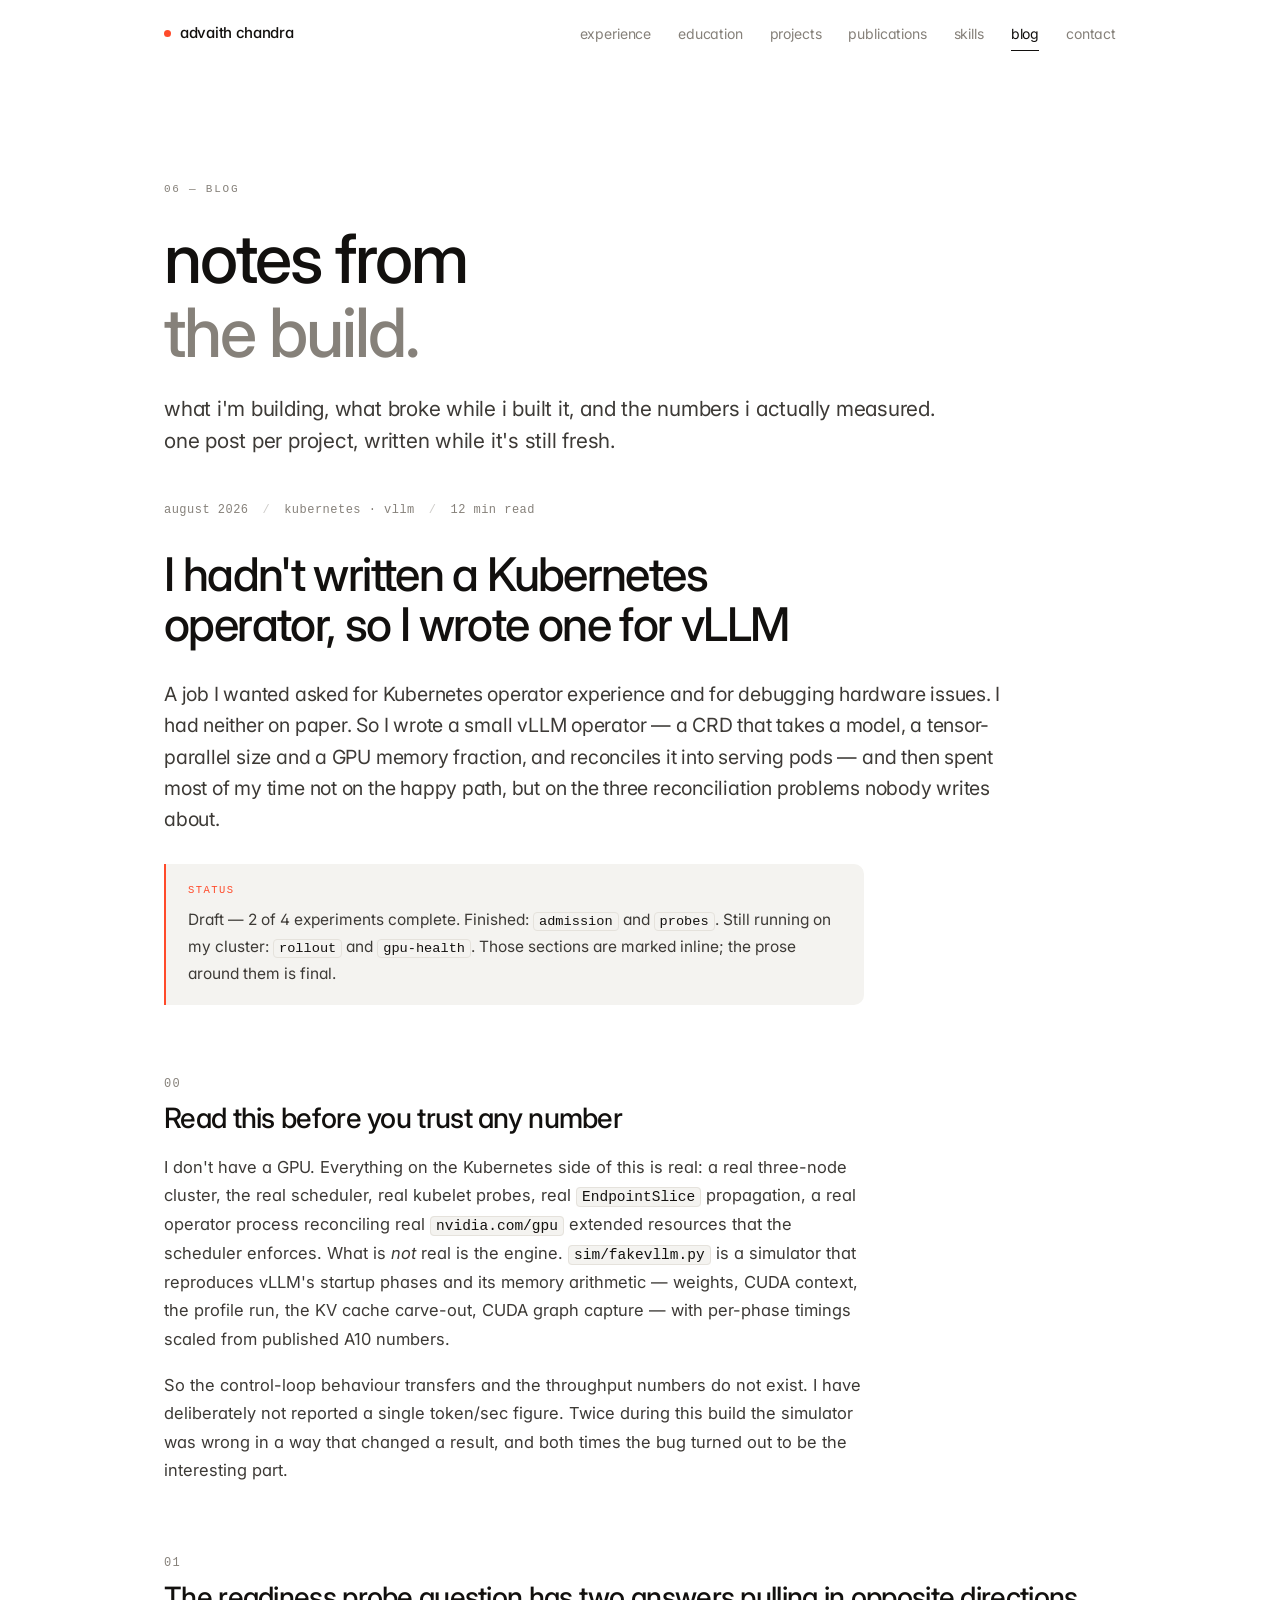
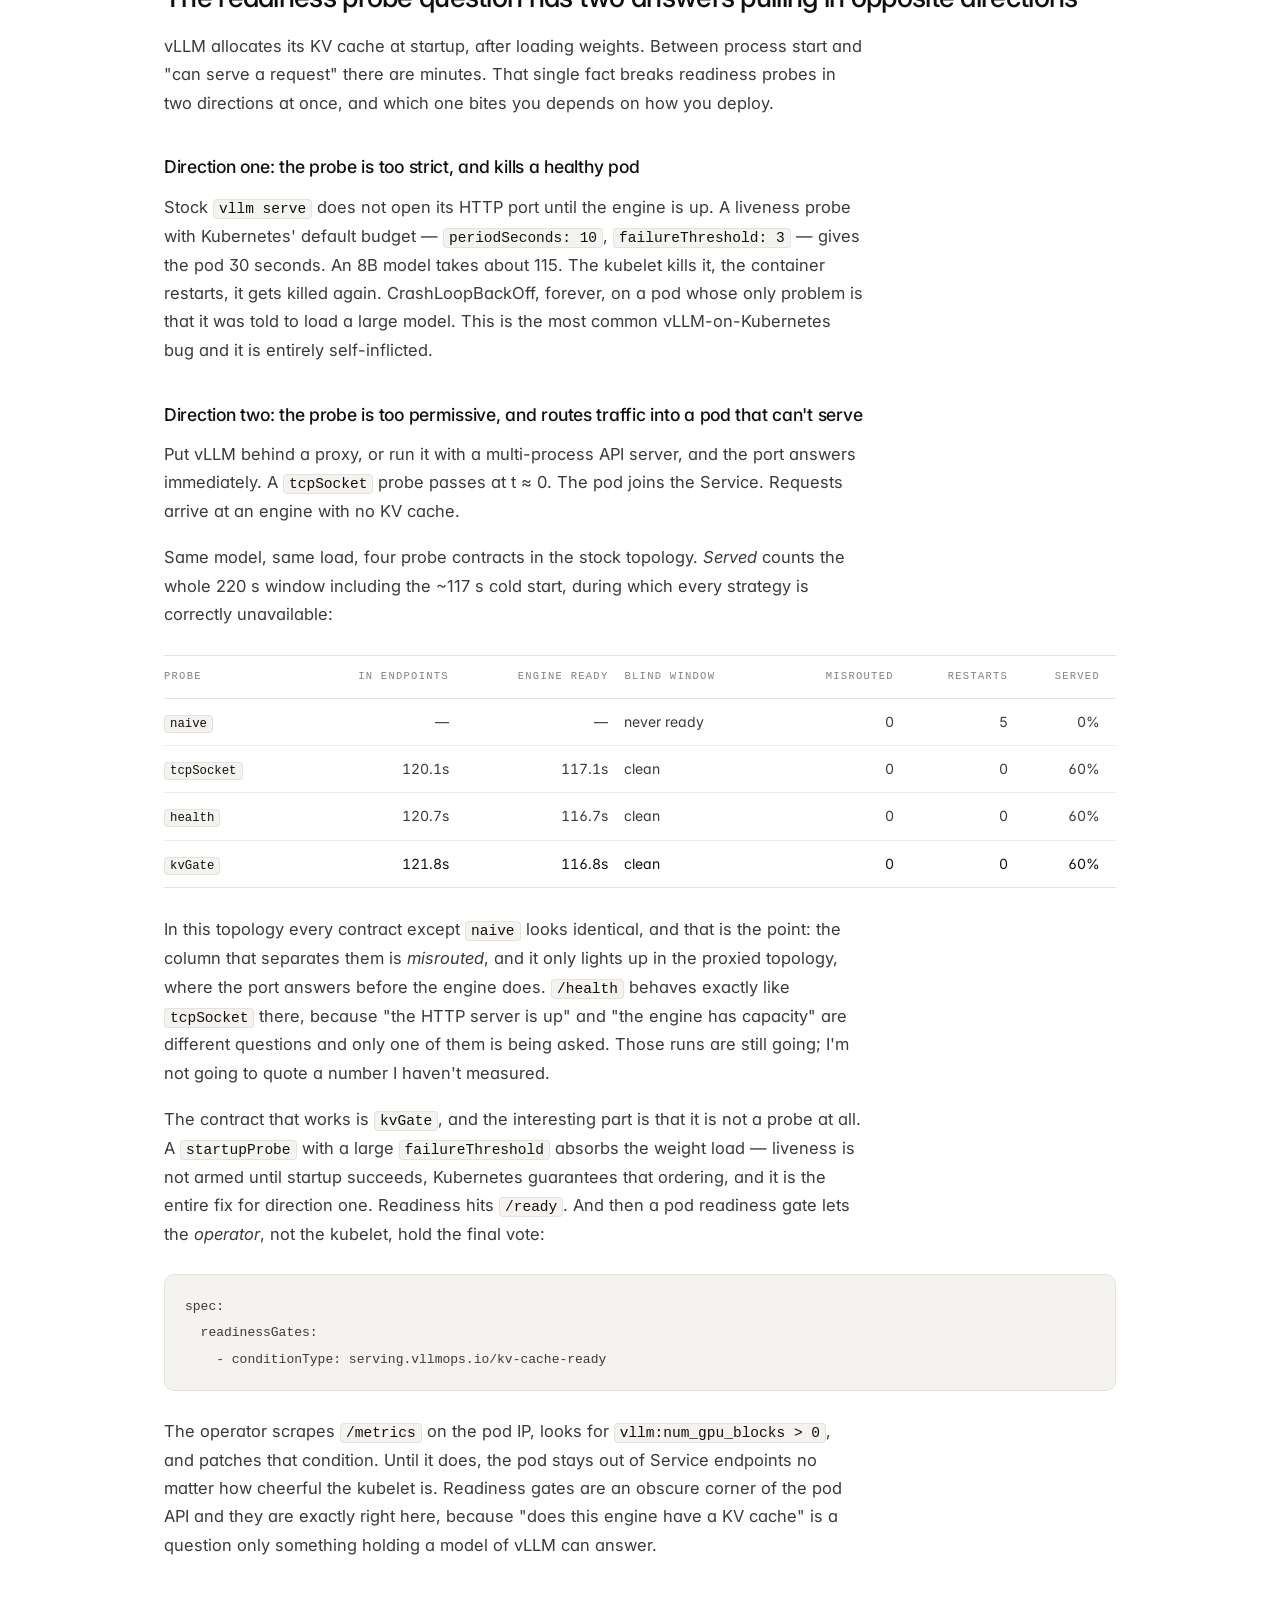
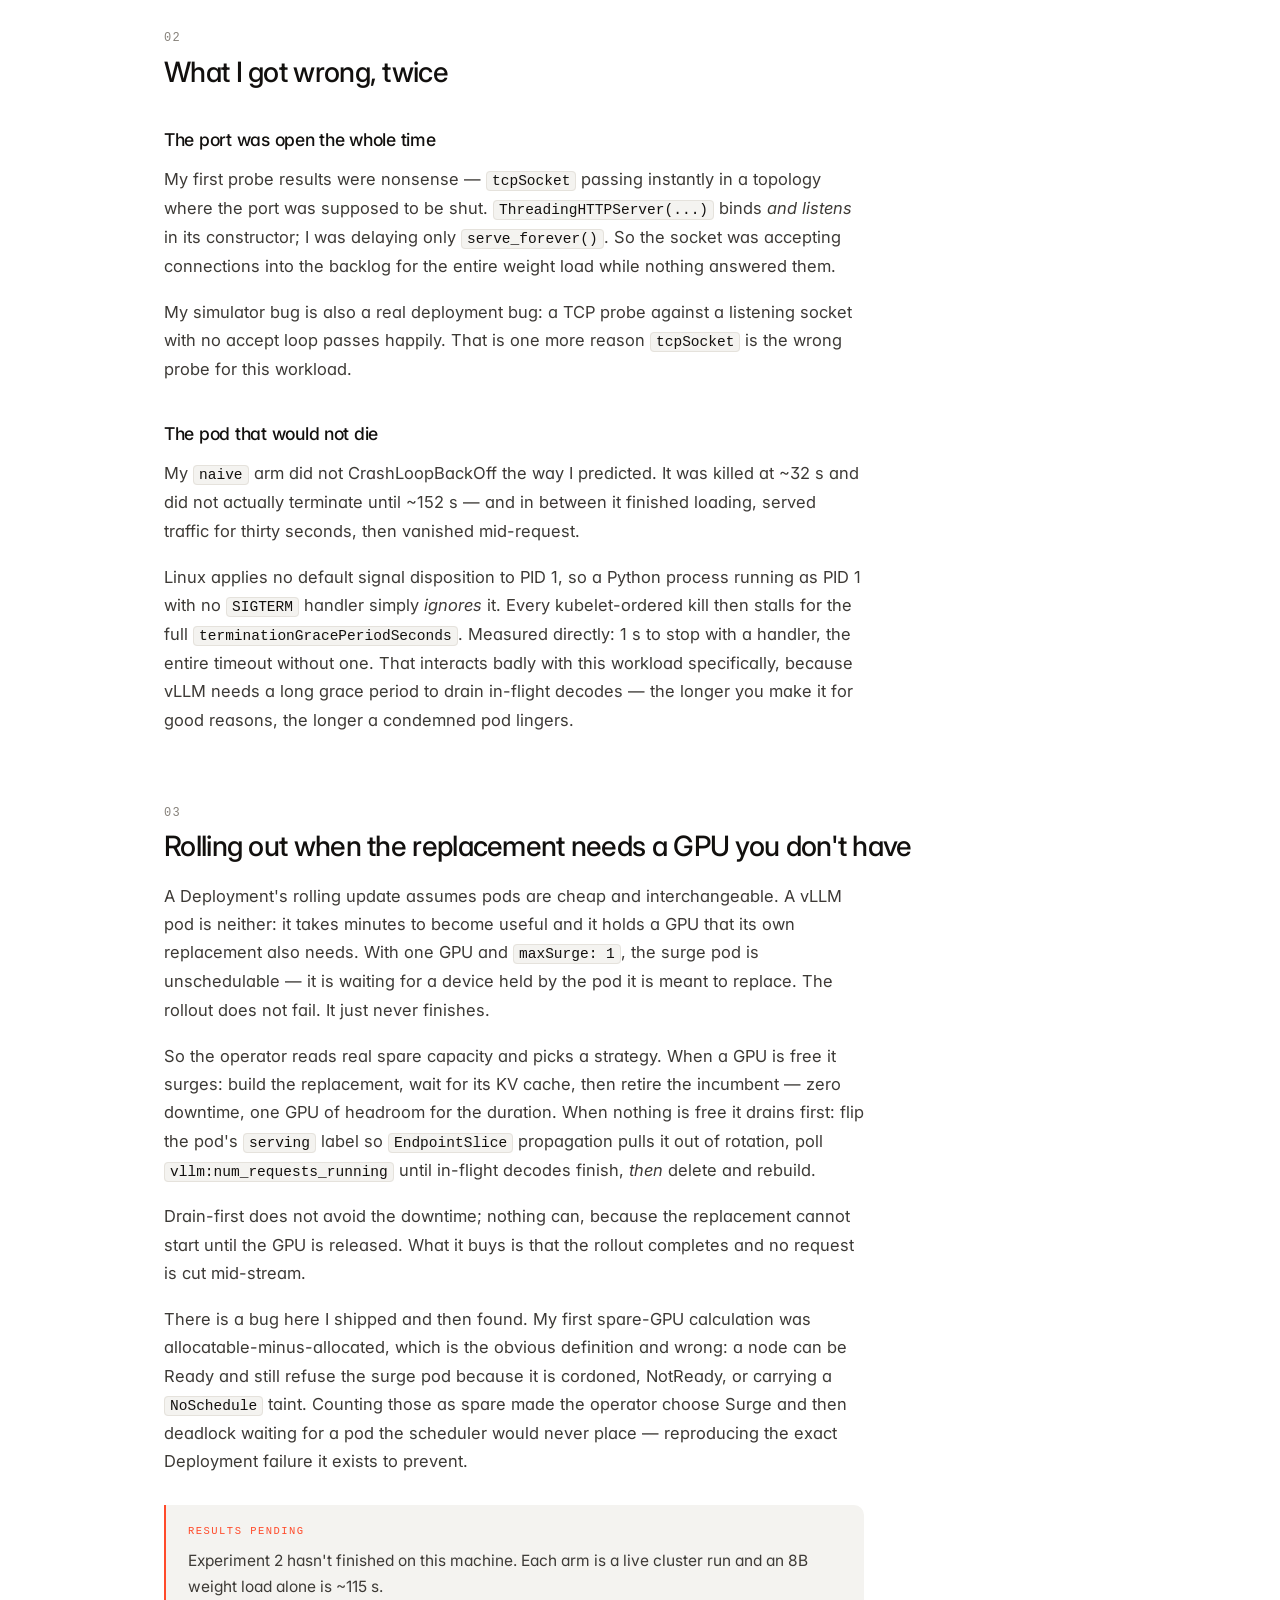
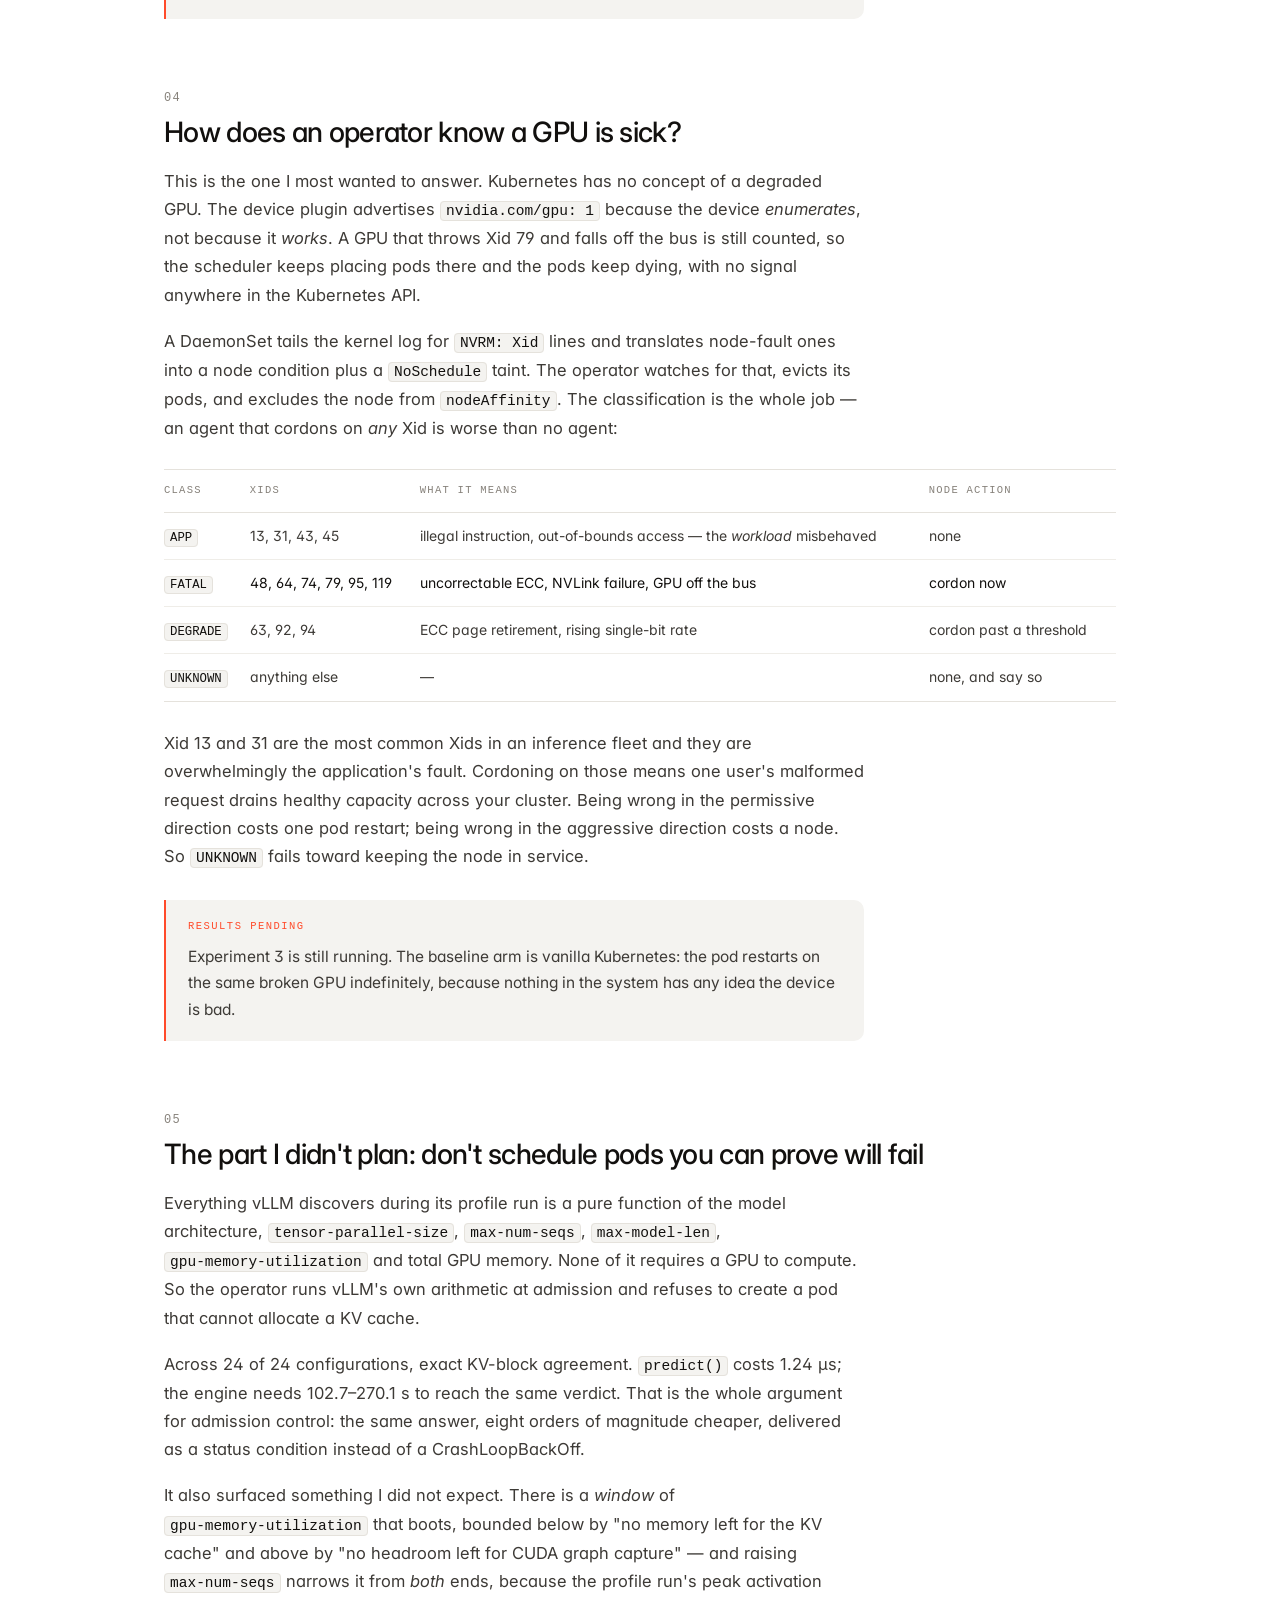
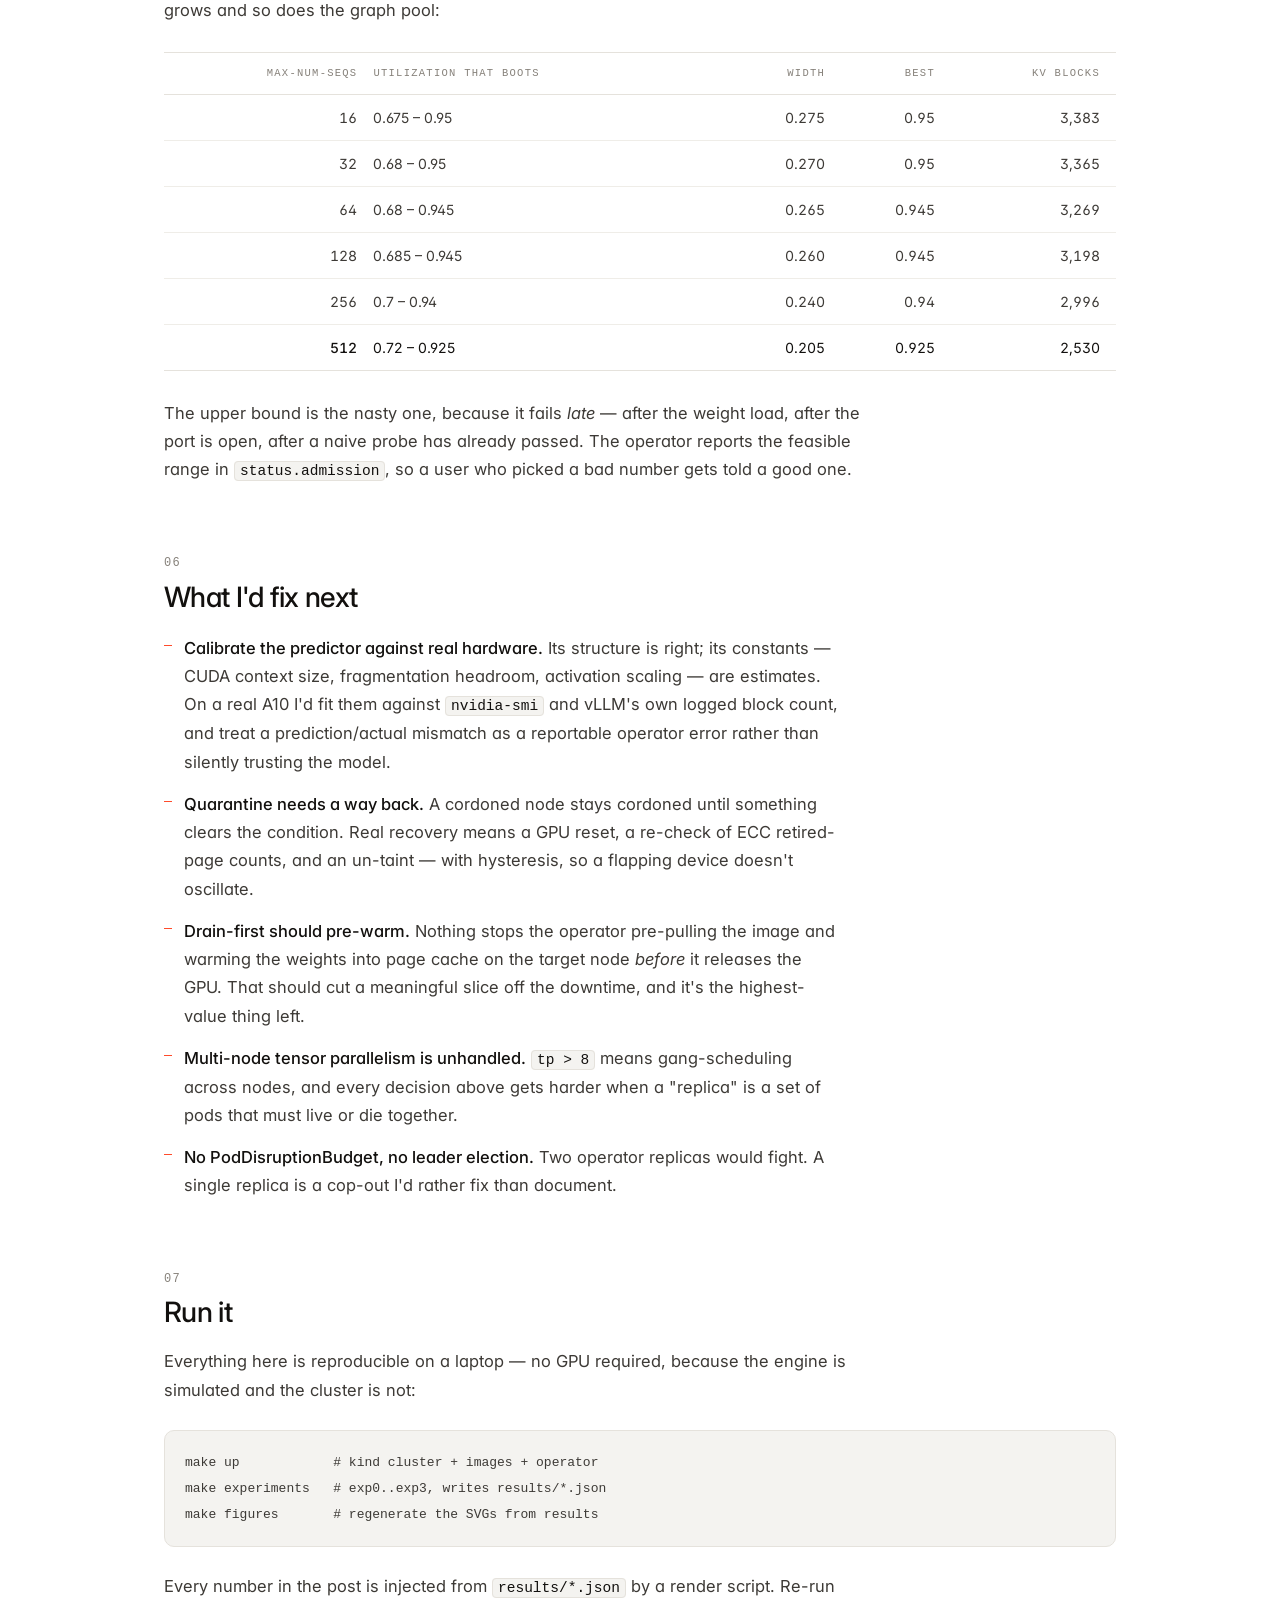
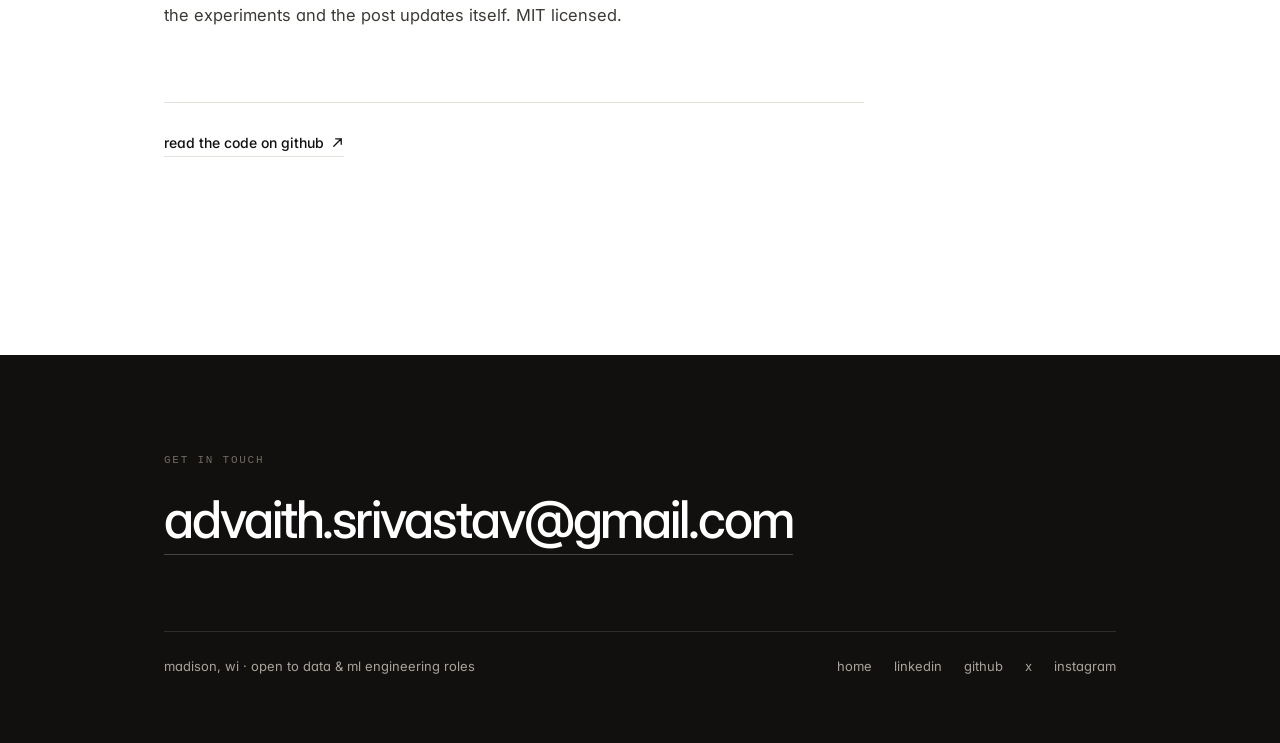
==== blogs.html @ 2be4576e "blog push 1" ====
<!DOCTYPE html>
<html lang="en">
<head>
    <meta charset="UTF-8">
    <meta name="viewport" content="width=device-width, initial-scale=1">
    <title>blog — Advaith Chandra Srivastav</title>
    <meta name="description" content="Notes from the build: what broke, what I measured, and what I got wrong — starting with a Kubernetes operator for vLLM.">
    <link rel="icon" href="data:image/svg+xml,%3Csvg xmlns='http://www.w3.org/2000/svg' viewBox='0 0 32 32'%3E%3Ccircle cx='16' cy='16' r='9' fill='%23ff4b2b'/%3E%3C/svg%3E">
    <link rel="preconnect" href="https://fonts.googleapis.com">
    <link rel="preconnect" href="https://fonts.gstatic.com" crossorigin>
    <link href="https://fonts.googleapis.com/css2?family=Inter:wght@400;500;600&display=swap" rel="stylesheet">
    <link rel="stylesheet" href="index.css">
    <!-- Google tag (gtag.js) -->
    <script async src="https://www.googletagmanager.com/gtag/js?id=G-BC5VYM7ZC9"></script>
    <script>
      window.dataLayer = window.dataLayer || [];
      function gtag(){dataLayer.push(arguments);}
      gtag('js', new Date());
      gtag('config', 'G-BC5VYM7ZC9');
    </script>
</head>
<body>

<nav class="nav">
    <div class="nav-inner">
        <a class="brand" href="index.html" aria-label="home">advaith chandra</a>
        <div class="nav-links">
            <a href="index.html#experience">experience</a>
            <a href="index.html#education">education</a>
            <a href="index.html#projects">projects</a>
            <a href="index.html#publications">publications</a>
            <a href="index.html#skills">skills</a>
            <a href="blogs.html" aria-current="page">blog</a>
            <a href="index.html#contact">contact</a>
        </div>
        <button class="nav-toggle" aria-expanded="false" aria-label="open menu" aria-controls="menu">
            <span></span><span></span><span></span>
        </button>
    </div>
</nav>

<div class="menu" id="menu">
    <a href="index.html#experience">experience</a>
    <a href="index.html#education">education</a>
    <a href="index.html#projects">projects</a>
    <a href="index.html#publications">publications</a>
    <a href="index.html#skills">skills</a>
    <a href="blogs.html">blog</a>
    <a href="index.html#contact">contact</a>
</div>

<main>
    <header class="page-head wrap">
        <span class="eyebrow reveal">06 &mdash; blog</span>
        <h1 class="reveal">notes from<br><span class="muted">the build.</span></h1>
        <p class="lede reveal" style="margin-top:1.5rem">what i'm building, what broke while i built it, and the numbers i actually measured. one post per project, written while it's still fresh.</p>
    </header>

    <div class="wrap">
    <header class="post-head reveal" id="vllm-k8s-operator">
        <div class="post-meta">
            <span>august 2026</span><span class="sep">/</span>
            <span>kubernetes &middot; vllm</span><span class="sep">/</span>
            <span>12 min read</span>
        </div>

        <h1 class="post-title">I hadn't written a Kubernetes operator, so I wrote one for vLLM</h1>
    </header>

    <article class="post reveal">
        <p>A job I wanted asked for Kubernetes operator experience and for debugging hardware issues. I had neither on paper. So I wrote a small vLLM operator &mdash; a CRD that takes a model, a tensor-parallel size and a GPU memory fraction, and reconciles it into serving pods &mdash; and then spent most of my time not on the happy path, but on the three reconciliation problems nobody writes about.</p>

        <div class="note">
            <span class="label">status</span>
            <p>Draft &mdash; 2 of 4 experiments complete. Finished: <code>admission</code> and <code>probes</code>. Still running on my cluster: <code>rollout</code> and <code>gpu-health</code>. Those sections are marked inline; the prose around them is final.</p>
        </div>

        <h2><span class="n">00</span>Read this before you trust any number</h2>

        <p>I don't have a GPU. Everything on the Kubernetes side of this is real: a real three-node cluster, the real scheduler, real kubelet probes, real <code>EndpointSlice</code> propagation, a real operator process reconciling real <code>nvidia.com/gpu</code> extended resources that the scheduler enforces. What is <em>not</em> real is the engine. <code>sim/fakevllm.py</code> is a simulator that reproduces vLLM's startup phases and its memory arithmetic &mdash; weights, CUDA context, the profile run, the KV cache carve-out, CUDA graph capture &mdash; with per-phase timings scaled from published A10 numbers.</p>

        <p>So the control-loop behaviour transfers and the throughput numbers do not exist. I have deliberately not reported a single token/sec figure. Twice during this build the simulator was wrong in a way that changed a result, and both times the bug turned out to be the interesting part.</p>

        <h2><span class="n">01</span>The readiness probe question has two answers pulling in opposite directions</h2>

        <p>vLLM allocates its KV cache at startup, after loading weights. Between process start and "can serve a request" there are minutes. That single fact breaks readiness probes in two directions at once, and which one bites you depends on how you deploy.</p>

        <h3>Direction one: the probe is too strict, and kills a healthy pod</h3>

        <p>Stock <code>vllm serve</code> does not open its HTTP port until the engine is up. A liveness probe with Kubernetes' default budget &mdash; <code>periodSeconds: 10</code>, <code>failureThreshold: 3</code> &mdash; gives the pod 30 seconds. An 8B model takes about 115. The kubelet kills it, the container restarts, it gets killed again. CrashLoopBackOff, forever, on a pod whose only problem is that it was told to load a large model. This is the most common vLLM-on-Kubernetes bug and it is entirely self-inflicted.</p>

        <h3>Direction two: the probe is too permissive, and routes traffic into a pod that can't serve</h3>

        <p>Put vLLM behind a proxy, or run it with a multi-process API server, and the port answers immediately. A <code>tcpSocket</code> probe passes at t&nbsp;&asymp;&nbsp;0. The pod joins the Service. Requests arrive at an engine with no KV cache.</p>

        <p>Same model, same load, four probe contracts in the stock topology. <em>Served</em> counts the whole 220&nbsp;s window including the ~117&nbsp;s cold start, during which every strategy is correctly unavailable:</p>

        <div class="table-scroll">
            <table>
                <thead>
                    <tr>
                        <th>probe</th>
                        <th class="num">in endpoints</th>
                        <th class="num">engine ready</th>
                        <th>blind window</th>
                        <th class="num">misrouted</th>
                        <th class="num">restarts</th>
                        <th class="num">served</th>
                    </tr>
                </thead>
                <tbody>
                    <tr><td><code>naive</code></td><td class="num">&mdash;</td><td class="num">&mdash;</td><td>never ready</td><td class="num">0</td><td class="num">5</td><td class="num">0%</td></tr>
                    <tr><td><code>tcpSocket</code></td><td class="num">120.1s</td><td class="num">117.1s</td><td>clean</td><td class="num">0</td><td class="num">0</td><td class="num">60%</td></tr>
                    <tr><td><code>health</code></td><td class="num">120.7s</td><td class="num">116.7s</td><td>clean</td><td class="num">0</td><td class="num">0</td><td class="num">60%</td></tr>
                    <tr class="is-key"><td><code>kvGate</code></td><td class="num">121.8s</td><td class="num">116.8s</td><td>clean</td><td class="num">0</td><td class="num">0</td><td class="num">60%</td></tr>
                </tbody>
            </table>
        </div>

        <p>In this topology every contract except <code>naive</code> looks identical, and that is the point: the column that separates them is <em>misrouted</em>, and it only lights up in the proxied topology, where the port answers before the engine does. <code>/health</code> behaves exactly like <code>tcpSocket</code> there, because "the HTTP server is up" and "the engine has capacity" are different questions and only one of them is being asked. Those runs are still going; I'm not going to quote a number I haven't measured.</p>

        <p>The contract that works is <code>kvGate</code>, and the interesting part is that it is not a probe at all. A <code>startupProbe</code> with a large <code>failureThreshold</code> absorbs the weight load &mdash; liveness is not armed until startup succeeds, Kubernetes guarantees that ordering, and it is the entire fix for direction one. Readiness hits <code>/ready</code>. And then a pod readiness gate lets the <em>operator</em>, not the kubelet, hold the final vote:</p>

<pre><code>spec:
  readinessGates:
    - conditionType: serving.vllmops.io/kv-cache-ready</code></pre>

        <p>The operator scrapes <code>/metrics</code> on the pod IP, looks for <code>vllm:num_gpu_blocks &gt; 0</code>, and patches that condition. Until it does, the pod stays out of Service endpoints no matter how cheerful the kubelet is. Readiness gates are an obscure corner of the pod API and they are exactly right here, because "does this engine have a KV cache" is a question only something holding a model of vLLM can answer.</p>

        <h2><span class="n">02</span>What I got wrong, twice</h2>

        <h3>The port was open the whole time</h3>

        <p>My first probe results were nonsense &mdash; <code>tcpSocket</code> passing instantly in a topology where the port was supposed to be shut. <code>ThreadingHTTPServer(...)</code> binds <em>and listens</em> in its constructor; I was delaying only <code>serve_forever()</code>. So the socket was accepting connections into the backlog for the entire weight load while nothing answered them.</p>

        <p>My simulator bug is also a real deployment bug: a TCP probe against a listening socket with no accept loop passes happily. That is one more reason <code>tcpSocket</code> is the wrong probe for this workload.</p>

        <h3>The pod that would not die</h3>

        <p>My <code>naive</code> arm did not CrashLoopBackOff the way I predicted. It was killed at ~32&nbsp;s and did not actually terminate until ~152&nbsp;s &mdash; and in between it finished loading, served traffic for thirty seconds, then vanished mid-request.</p>

        <p>Linux applies no default signal disposition to PID&nbsp;1, so a Python process running as PID&nbsp;1 with no <code>SIGTERM</code> handler simply <em>ignores</em> it. Every kubelet-ordered kill then stalls for the full <code>terminationGracePeriodSeconds</code>. Measured directly: 1&nbsp;s to stop with a handler, the entire timeout without one. That interacts badly with this workload specifically, because vLLM needs a long grace period to drain in-flight decodes &mdash; the longer you make it for good reasons, the longer a condemned pod lingers.</p>

        <h2><span class="n">03</span>Rolling out when the replacement needs a GPU you don't have</h2>

        <p>A Deployment's rolling update assumes pods are cheap and interchangeable. A vLLM pod is neither: it takes minutes to become useful and it holds a GPU that its own replacement also needs. With one GPU and <code>maxSurge: 1</code>, the surge pod is unschedulable &mdash; it is waiting for a device held by the pod it is meant to replace. The rollout does not fail. It just never finishes.</p>

        <p>So the operator reads real spare capacity and picks a strategy. When a GPU is free it surges: build the replacement, wait for its KV cache, then retire the incumbent &mdash; zero downtime, one GPU of headroom for the duration. When nothing is free it drains first: flip the pod's <code>serving</code> label so <code>EndpointSlice</code> propagation pulls it out of rotation, poll <code>vllm:num_requests_running</code> until in-flight decodes finish, <em>then</em> delete and rebuild.</p>

        <p>Drain-first does not avoid the downtime; nothing can, because the replacement cannot start until the GPU is released. What it buys is that the rollout completes and no request is cut mid-stream.</p>

        <p>There is a bug here I shipped and then found. My first spare-GPU calculation was allocatable-minus-allocated, which is the obvious definition and wrong: a node can be Ready and still refuse the surge pod because it is cordoned, NotReady, or carrying a <code>NoSchedule</code> taint. Counting those as spare made the operator choose Surge and then deadlock waiting for a pod the scheduler would never place &mdash; reproducing the exact Deployment failure it exists to prevent.</p>

        <div class="note">
            <span class="label">results pending</span>
            <p>Experiment 2 hasn't finished on this machine. Each arm is a live cluster run and an 8B weight load alone is ~115&nbsp;s.</p>
        </div>

        <h2><span class="n">04</span>How does an operator know a GPU is sick?</h2>

        <p>This is the one I most wanted to answer. Kubernetes has no concept of a degraded GPU. The device plugin advertises <code>nvidia.com/gpu: 1</code> because the device <em>enumerates</em>, not because it <em>works</em>. A GPU that throws Xid 79 and falls off the bus is still counted, so the scheduler keeps placing pods there and the pods keep dying, with no signal anywhere in the Kubernetes API.</p>

        <p>A DaemonSet tails the kernel log for <code>NVRM: Xid</code> lines and translates node-fault ones into a node condition plus a <code>NoSchedule</code> taint. The operator watches for that, evicts its pods, and excludes the node from <code>nodeAffinity</code>. The classification is the whole job &mdash; an agent that cordons on <em>any</em> Xid is worse than no agent:</p>

        <div class="table-scroll">
            <table>
                <thead>
                    <tr><th>class</th><th>xids</th><th>what it means</th><th>node action</th></tr>
                </thead>
                <tbody>
                    <tr><td><code>APP</code></td><td>13, 31, 43, 45</td><td>illegal instruction, out-of-bounds access &mdash; the <em>workload</em> misbehaved</td><td>none</td></tr>
                    <tr class="is-key"><td><code>FATAL</code></td><td>48, 64, 74, 79, 95, 119</td><td>uncorrectable ECC, NVLink failure, GPU off the bus</td><td>cordon now</td></tr>
                    <tr><td><code>DEGRADE</code></td><td>63, 92, 94</td><td>ECC page retirement, rising single-bit rate</td><td>cordon past a threshold</td></tr>
                    <tr><td><code>UNKNOWN</code></td><td>anything else</td><td>&mdash;</td><td>none, and say so</td></tr>
                </tbody>
            </table>
        </div>

        <p>Xid 13 and 31 are the most common Xids in an inference fleet and they are overwhelmingly the application's fault. Cordoning on those means one user's malformed request drains healthy capacity across your cluster. Being wrong in the permissive direction costs one pod restart; being wrong in the aggressive direction costs a node. So <code>UNKNOWN</code> fails toward keeping the node in service.</p>

        <div class="note">
            <span class="label">results pending</span>
            <p>Experiment 3 is still running. The baseline arm is vanilla Kubernetes: the pod restarts on the same broken GPU indefinitely, because nothing in the system has any idea the device is bad.</p>
        </div>

        <h2><span class="n">05</span>The part I didn't plan: don't schedule pods you can prove will fail</h2>

        <p>Everything vLLM discovers during its profile run is a pure function of the model architecture, <code>tensor-parallel-size</code>, <code>max-num-seqs</code>, <code>max-model-len</code>, <code>gpu-memory-utilization</code> and total GPU memory. None of it requires a GPU to compute. So the operator runs vLLM's own arithmetic at admission and refuses to create a pod that cannot allocate a KV cache.</p>

        <p>Across 24 of 24 configurations, exact KV-block agreement. <code>predict()</code> costs 1.24&nbsp;&micro;s; the engine needs 102.7&ndash;270.1&nbsp;s to reach the same verdict. That is the whole argument for admission control: the same answer, eight orders of magnitude cheaper, delivered as a status condition instead of a CrashLoopBackOff.</p>

        <p>It also surfaced something I did not expect. There is a <em>window</em> of <code>gpu-memory-utilization</code> that boots, bounded below by "no memory left for the KV cache" and above by "no headroom left for CUDA graph capture" &mdash; and raising <code>max-num-seqs</code> narrows it from <em>both</em> ends, because the profile run's peak activation grows and so does the graph pool:</p>

        <div class="table-scroll">
            <table>
                <thead>
                    <tr><th class="num">max-num-seqs</th><th>utilization that boots</th><th class="num">width</th><th class="num">best</th><th class="num">kv blocks</th></tr>
                </thead>
                <tbody>
                    <tr><td class="num">16</td><td>0.675 &ndash; 0.95</td><td class="num">0.275</td><td class="num">0.95</td><td class="num">3,383</td></tr>
                    <tr><td class="num">32</td><td>0.68 &ndash; 0.95</td><td class="num">0.270</td><td class="num">0.95</td><td class="num">3,365</td></tr>
                    <tr><td class="num">64</td><td>0.68 &ndash; 0.945</td><td class="num">0.265</td><td class="num">0.945</td><td class="num">3,269</td></tr>
                    <tr><td class="num">128</td><td>0.685 &ndash; 0.945</td><td class="num">0.260</td><td class="num">0.945</td><td class="num">3,198</td></tr>
                    <tr><td class="num">256</td><td>0.7 &ndash; 0.94</td><td class="num">0.240</td><td class="num">0.94</td><td class="num">2,996</td></tr>
                    <tr class="is-key"><td class="num">512</td><td>0.72 &ndash; 0.925</td><td class="num">0.205</td><td class="num">0.925</td><td class="num">2,530</td></tr>
                </tbody>
            </table>
        </div>

        <p>The upper bound is the nasty one, because it fails <em>late</em> &mdash; after the weight load, after the port is open, after a naive probe has already passed. The operator reports the feasible range in <code>status.admission</code>, so a user who picked a bad number gets told a good one.</p>

        <h2><span class="n">06</span>What I'd fix next</h2>

        <ul class="bullets">
            <li><strong>Calibrate the predictor against real hardware.</strong> Its structure is right; its constants &mdash; CUDA context size, fragmentation headroom, activation scaling &mdash; are estimates. On a real A10 I'd fit them against <code>nvidia-smi</code> and vLLM's own logged block count, and treat a prediction/actual mismatch as a reportable operator error rather than silently trusting the model.</li>
            <li><strong>Quarantine needs a way back.</strong> A cordoned node stays cordoned until something clears the condition. Real recovery means a GPU reset, a re-check of ECC retired-page counts, and an un-taint &mdash; with hysteresis, so a flapping device doesn't oscillate.</li>
            <li><strong>Drain-first should pre-warm.</strong> Nothing stops the operator pre-pulling the image and warming the weights into page cache on the target node <em>before</em> it releases the GPU. That should cut a meaningful slice off the downtime, and it's the highest-value thing left.</li>
            <li><strong>Multi-node tensor parallelism is unhandled.</strong> <code>tp &gt; 8</code> means gang-scheduling across nodes, and every decision above gets harder when a "replica" is a set of pods that must live or die together.</li>
            <li><strong>No PodDisruptionBudget, no leader election.</strong> Two operator replicas would fight. A single replica is a cop-out I'd rather fix than document.</li>
        </ul>

        <h2><span class="n">07</span>Run it</h2>

        <p>Everything here is reproducible on a laptop &mdash; no GPU required, because the engine is simulated and the cluster is not:</p>

<pre><code>make up            # kind cluster + images + operator
make experiments   # exp0..exp3, writes results/*.json
make figures       # regenerate the SVGs from results</code></pre>

        <p>Every number in the post is injected from <code>results/*.json</code> by a render script. Re-run the experiments and the post updates itself. MIT licensed.</p>

        <div class="post-foot">
            <a class="tlink" href="https://github.com/Advaith789/vllm-k8s-operator" target="_blank" rel="noopener">read the code on github <svg class="arw" width="13" height="13" viewBox="0 0 14 14" fill="none" aria-hidden="true"><path d="M3 11L11 3M11 3H5M11 3V9" stroke="currentColor" stroke-width="1.4" stroke-linecap="round" stroke-linejoin="round"/></svg></a>
        </div>
    </article>
    </div>
</main>

<footer class="footer">
    <div class="wrap">
        <span class="eyebrow">get in touch</span>
        <a class="footer-cta" href="mailto:advaith.srivastav@gmail.com">advaith.srivastav@gmail.com</a>
        <div class="footer-bottom">
            <span>madison, wi &middot; open to data &amp; ml engineering roles</span>
            <div class="footer-links">
                <a href="index.html">home</a>
                <a href="https://www.linkedin.com/in/advaithchandrasrivastav/" target="_blank" rel="noopener">linkedin</a>
                <a href="https://github.com/Advaith789" target="_blank" rel="noopener">github</a>
                <a href="https://x.com/advaith____" target="_blank" rel="noopener">x</a>
                <a href="https://www.instagram.com/advaith____" target="_blank" rel="noopener">instagram</a>
            </div>
        </div>
    </div>
</footer>

<script src="index.js"></script>
</body>
</html>
---- index.css ----
/* ==========================================================================
   advaith chandra srivastav — portfolio
   a quiet, mostly-monochrome system: one typeface, one accent, lots of air.
   ========================================================================== */

:root {
    --bg:        #ffffff;
    --bg-soft:   #f4f3f0;
    --ink:       #12100e;
    --ink-2:     #3d3a36;
    --muted:     #86817a;
    --line:      #e5e2dc;
    --line-soft: #efedE8;
    --accent:    #ff4b2b;

    --maxw: 1080px;
    --gutter: clamp(22px, 5vw, 64px);
    --nav-h: 68px;

    --mono: ui-monospace, "SF Mono", SFMono-Regular, "JetBrains Mono", Menlo, monospace;
    --sans: "Inter", -apple-system, BlinkMacSystemFont, "Segoe UI", Helvetica, Arial, sans-serif;

    --ease: cubic-bezier(0.22, 1, 0.36, 1);
}

*, *::before, *::after { box-sizing: border-box; }

html {
    scroll-behavior: smooth;
    -webkit-text-size-adjust: 100%;
}

body {
    margin: 0;
    font-family: var(--sans);
    font-weight: 400;
    font-size: 16px;
    line-height: 1.65;
    color: var(--ink-2);
    background: var(--bg);
    -webkit-font-smoothing: antialiased;
    -moz-osx-font-smoothing: grayscale;
    font-feature-settings: "cv11", "ss01";
}

img { max-width: 100%; display: block; }

a {
    color: inherit;
    text-decoration: none;
}

::selection {
    background: var(--ink);
    color: #fff;
}

:focus-visible {
    outline: 2px solid var(--accent);
    outline-offset: 3px;
    border-radius: 2px;
}

/* -------------------------------------------------------------- typography */

h1, h2, h3, h4 {
    color: var(--ink);
    font-weight: 500;
    letter-spacing: -0.03em;
    line-height: 1.08;
    margin: 0;
    text-wrap: balance;
}

h1 { font-size: clamp(2.5rem, 6.4vw, 4.25rem); }
h2 { font-size: clamp(1.5rem, 2.6vw, 1.95rem); letter-spacing: -0.025em; line-height: 1.2; }
h3 { font-size: 1.05rem; letter-spacing: -0.015em; line-height: 1.35; }

p { margin: 0 0 1.1rem; }
p:last-child { margin-bottom: 0; }

.eyebrow {
    font-family: var(--mono);
    font-size: 11px;
    font-weight: 400;
    letter-spacing: 0.16em;
    text-transform: uppercase;
    color: var(--muted);
    display: block;
    margin-bottom: 1.5rem;
}

.lede {
    font-size: clamp(1.05rem, 1.7vw, 1.3rem);
    line-height: 1.55;
    color: var(--ink-2);
    max-width: 62ch;
    letter-spacing: -0.011em;
}

.muted { color: var(--muted); }
.accent { color: var(--accent); }

.mono {
    font-family: var(--mono);
    font-size: 12px;
    letter-spacing: 0.04em;
    color: var(--muted);
}

strong, b { font-weight: 500; color: var(--ink); }

/* --------------------------------------------------------------- structure */

.wrap {
    width: 100%;
    max-width: var(--maxw);
    margin: 0 auto;
    padding-inline: var(--gutter);
}

main { min-height: 60vh; }

/* one long page: each section gets a hairline and a lot of air above it */
.page-section {
    padding-top: clamp(56px, 8vw, 104px);
    border-top: 1px solid var(--line);
}

.section-head { padding-bottom: clamp(40px, 5vw, 64px); }

.section-title {
    font-size: clamp(2.3rem, 5.6vw, 3.85rem);
    letter-spacing: -0.04em;
    line-height: 1.06;
    margin-bottom: 1.5rem;
}

.section { padding-block: clamp(48px, 7vw, 84px); }

/* keep anchored sections clear of the fixed nav */
[id] { scroll-margin-top: calc(var(--nav-h) + 24px); }
.section-tight { padding-block: clamp(32px, 4vw, 52px); }

.rule {
    height: 1px;
    background: var(--line);
    border: 0;
    margin: 0;
}

/* -------------------------------------------------------------- navigation */

.nav {
    position: fixed;
    inset: 0 0 auto 0;
    height: var(--nav-h);
    z-index: 100;
    background: rgba(255, 255, 255, 0.78);
    backdrop-filter: saturate(180%) blur(14px);
    -webkit-backdrop-filter: saturate(180%) blur(14px);
    border-bottom: 1px solid transparent;
    transition: border-color 0.3s var(--ease), background 0.3s var(--ease);
}

.nav.is-scrolled { border-bottom-color: var(--line); }

.nav-inner {
    height: 100%;
    max-width: var(--maxw);
    margin: 0 auto;
    padding-inline: var(--gutter);
    display: flex;
    align-items: center;
    justify-content: space-between;
    gap: 24px;
}

.brand {
    font-size: 15px;
    font-weight: 500;
    letter-spacing: -0.02em;
    color: var(--ink);
    display: inline-flex;
    align-items: center;
    gap: 9px;
    white-space: nowrap;
}

.brand::before {
    content: "";
    width: 7px;
    height: 7px;
    border-radius: 50%;
    background: var(--accent);
    flex: none;
}

.nav-links {
    display: flex;
    align-items: center;
    gap: clamp(14px, 2.1vw, 28px);
}

.nav-links a {
    font-size: 14px;
    color: var(--muted);
    letter-spacing: -0.01em;
    transition: color 0.2s var(--ease);
    position: relative;
    padding-block: 4px;
}

.nav-links a:hover { color: var(--ink); }

.nav-links a[aria-current="page"],
.nav-links a.is-active { color: var(--ink); }

.nav-links a[aria-current="page"]::after,
.nav-links a.is-active::after {
    content: "";
    position: absolute;
    left: 0;
    right: 0;
    bottom: -2px;
    height: 1px;
    background: var(--ink);
}

.nav-toggle {
    display: none;
    background: none;
    border: 0;
    padding: 8px;
    margin-right: -8px;
    cursor: pointer;
    color: var(--ink);
}

.nav-toggle span {
    display: block;
    width: 22px;
    height: 1.5px;
    background: currentColor;
    transition: transform 0.3s var(--ease), opacity 0.2s linear;
}

.nav-toggle span + span { margin-top: 6px; }

body.menu-open .nav-toggle span:nth-child(1) { transform: translateY(7.5px) rotate(45deg); }
body.menu-open .nav-toggle span:nth-child(2) { opacity: 0; }
body.menu-open .nav-toggle span:nth-child(3) { transform: translateY(-7.5px) rotate(-45deg); }

.menu {
    position: fixed;
    inset: 0;
    z-index: 90;
    background: var(--bg);
    padding: calc(var(--nav-h) + 32px) var(--gutter) 40px;
    display: flex;
    flex-direction: column;
    justify-content: center;
    gap: 6px;
    opacity: 0;
    visibility: hidden;
    transition: opacity 0.3s var(--ease), visibility 0.3s;
}

body.menu-open .menu { opacity: 1; visibility: visible; }
body.menu-open { overflow: hidden; }

.menu a {
    font-size: clamp(2rem, 9vw, 2.75rem);
    font-weight: 500;
    letter-spacing: -0.035em;
    color: var(--ink);
    padding-block: 10px;
    border-bottom: 1px solid var(--line-soft);
}

.menu a:last-of-type { border-bottom: 0; }

/* ------------------------------------------------------------------ buttons */

.btn {
    display: inline-flex;
    align-items: center;
    gap: 10px;
    padding: 12px 22px;
    border-radius: 999px;
    font-size: 14px;
    font-weight: 500;
    letter-spacing: -0.01em;
    font-family: inherit;
    background: var(--ink);
    color: #fff;
    border: 1px solid var(--ink);
    cursor: pointer;
    transition: transform 0.3s var(--ease), background 0.3s var(--ease),
                color 0.3s var(--ease), border-color 0.3s var(--ease);
}

.btn:hover { transform: translateY(-2px); background: #2a2622; border-color: #2a2622; }

.btn-ghost {
    background: transparent;
    color: var(--ink);
    border-color: var(--line);
}

.btn-ghost:hover { background: var(--bg-soft); color: var(--ink); border-color: var(--ink); }

.btn .arw { transition: transform 0.3s var(--ease); }
.btn:hover .arw { transform: translateX(3px); }

.btn-row {
    display: flex;
    flex-wrap: wrap;
    gap: 12px;
    margin-top: 2.25rem;
}

/* text link with a moving arrow */
.tlink {
    display: inline-flex;
    align-items: center;
    gap: 7px;
    font-size: 14px;
    font-weight: 500;
    color: var(--ink);
    border-bottom: 1px solid var(--line);
    padding-bottom: 2px;
    transition: border-color 0.25s var(--ease), color 0.25s var(--ease);
}

.tlink:hover { border-color: var(--ink); }
.tlink .arw { transition: transform 0.3s var(--ease); }
.tlink:hover .arw { transform: translate(3px, -3px); }

/* ---------------------------------------------------------------- home hero */

.hero {
    padding-top: calc(var(--nav-h) + clamp(72px, 13vh, 148px));
    padding-bottom: clamp(56px, 9vw, 104px);
}

.hero h1 {
    font-size: clamp(2.75rem, 8.2vw, 5.6rem);
    letter-spacing: -0.045em;
    line-height: 1.02;
    margin-bottom: 1.75rem;
}

.hero h1 .dim { color: var(--muted); }

.hero-top {
    display: flex;
    align-items: center;
    flex-wrap: wrap;
    gap: 16px;
    margin-bottom: clamp(28px, 4vw, 44px);
}

.avatar {
    width: 78px;
    height: 78px;
    border-radius: 50%;
    object-fit: cover;
    object-position: 42% center;
    background: var(--bg-soft);
    flex: none;
}

.status {
    font-family: var(--mono);
    font-size: 11.5px;
    letter-spacing: 0.06em;
    text-transform: uppercase;
    color: var(--muted);
    display: inline-flex;
    align-items: center;
    gap: 8px;
}

.status .dot {
    width: 6px;
    height: 6px;
    border-radius: 50%;
    background: var(--accent);
    box-shadow: 0 0 0 0 rgba(255, 75, 43, 0.45);
    animation: pulse 2.6s infinite;
}

@keyframes pulse {
    70%  { box-shadow: 0 0 0 7px rgba(255, 75, 43, 0); }
    100% { box-shadow: 0 0 0 0 rgba(255, 75, 43, 0); }
}

/* facts strip */
.facts {
    display: grid;
    grid-template-columns: repeat(4, 1fr);
    gap: 1px;
    background: var(--line);
    border-block: 1px solid var(--line);
}

.fact {
    background: var(--bg);
    padding: clamp(20px, 3vw, 28px) clamp(14px, 2vw, 24px);
}

.fact .n {
    display: block;
    font-size: clamp(1.35rem, 2.6vw, 1.85rem);
    font-weight: 500;
    letter-spacing: -0.035em;
    color: var(--ink);
    line-height: 1.1;
    margin-bottom: 6px;
}

.fact .l {
    font-size: 12.5px;
    color: var(--muted);
    line-height: 1.4;
    display: block;
}

/* ------------------------------------------------------------- index rows */

.index-list { border-top: 1px solid var(--line); }

.index-row {
    display: grid;
    grid-template-columns: 54px 1fr auto;
    align-items: center;
    gap: 18px;
    padding: clamp(20px, 3vw, 30px) 0;
    border-bottom: 1px solid var(--line);
    transition: padding 0.35s var(--ease), background 0.35s var(--ease);
}

.index-row:hover {
    background: var(--bg-soft);
    padding-inline: 18px;
}

.index-row .num {
    font-family: var(--mono);
    font-size: 11.5px;
    color: var(--muted);
    letter-spacing: 0.08em;
}

.index-row .t {
    display: block;
    font-size: clamp(1.35rem, 3.1vw, 2rem);
    font-weight: 500;
    letter-spacing: -0.035em;
    color: var(--ink);
    line-height: 1.15;
}

.index-row .d {
    display: block;
    font-size: 14px;
    color: var(--muted);
    margin-top: 3px;
    line-height: 1.45;
}

.index-row .arw {
    color: var(--muted);
    transition: transform 0.35s var(--ease), color 0.35s var(--ease);
}

.index-row:hover .arw { transform: translateX(5px); color: var(--ink); }

/* ------------------------------------------------------------- experience */

.entry {
    display: grid;
    grid-template-columns: 170px 1fr;
    gap: clamp(20px, 4vw, 56px);
    padding-block: clamp(30px, 4.4vw, 46px);
    border-top: 1px solid var(--line);
}

.entry:last-child { border-bottom: 1px solid var(--line); }

/* entries carrying a logo rail on the left and a photo on the right */
.entry.has-media {
    grid-template-columns: 170px 1fr 200px;
    gap: clamp(18px, 3vw, 36px);
}

.entry-logo {
    height: 34px;
    width: 100%;
    max-width: 140px;
    object-fit: contain;
    object-position: left center;
    margin-bottom: 18px;
    filter: grayscale(1);
    opacity: 0.62;
    transition: filter 0.45s var(--ease), opacity 0.45s var(--ease);
}

/* stacked marks need more room than wordmarks to read at the same weight */
.entry-logo.tall { height: 54px; }

/* logos lifted off a white document rather than supplied transparent */
.entry-logo.on-white { mix-blend-mode: multiply; }

.entry:hover .entry-logo {
    filter: none;
    opacity: 1;
}

.entry-photo {
    margin: 0;
}

.entry-photo img {
    width: 100%;
    aspect-ratio: 4 / 5;
    object-fit: cover;
    border-radius: 10px;
    background: var(--bg-soft);
    transition: transform 0.6s var(--ease);
}

.entry-photo figcaption {
    font-family: var(--mono);
    font-size: 10.5px;
    line-height: 1.5;
    letter-spacing: 0.04em;
    color: var(--muted);
    margin-top: 10px;
}

.entry:hover .entry-photo img { transform: scale(1.02); }

/* contact strip of supporting photos, sitting under an entry's text */
.photo-strip {
    grid-column: 2 / -1;
    display: grid;
    grid-template-columns: repeat(3, 1fr);
    gap: 12px;
    margin-top: 26px;
}

.photo-strip figure { margin: 0; }

.photo-strip img {
    width: 100%;
    aspect-ratio: 4 / 3;
    object-fit: cover;
    border-radius: 10px;
    background: var(--bg-soft);
    transition: transform 0.6s var(--ease);
}

.photo-strip figure:hover img { transform: scale(1.02); }

.entry-meta {
    font-family: var(--mono);
    font-size: 12px;
    letter-spacing: 0.03em;
    color: var(--muted);
    line-height: 1.7;
}

.entry-meta .now {
    color: var(--accent);
}

.entry h2 { margin-bottom: 4px; }

.entry .org {
    font-size: 15px;
    color: var(--ink-2);
    margin-bottom: 1.15rem;
    display: block;
}

.bullets {
    list-style: none;
    margin: 0;
    padding: 0;
}

.bullets li {
    position: relative;
    padding-left: 20px;
    margin-bottom: 0.85rem;
    max-width: 68ch;
}

.bullets li:last-child { margin-bottom: 0; }

.bullets li::before {
    content: "";
    position: absolute;
    left: 0;
    top: 11px;
    width: 8px;
    height: 1px;
    background: var(--accent);
}

/* tags */
.tags {
    display: flex;
    flex-wrap: wrap;
    gap: 7px;
    margin-top: 1.35rem;
}

.tag {
    display: inline-flex;
    align-items: center;
    justify-content: center;
    min-width: 46px;
    font-family: var(--mono);
    font-size: 11px;
    letter-spacing: 0.03em;
    color: var(--muted);
    border: 1px solid var(--line);
    border-radius: 999px;
    padding: 4px 11px;
    white-space: nowrap;
    transition: border-color 0.25s var(--ease), color 0.25s var(--ease);
}

.tag:hover { border-color: var(--ink); color: var(--ink); }

/* ---------------------------------------------------------------- projects */

.grid {
    display: grid;
    grid-template-columns: repeat(2, 1fr);
    gap: clamp(28px, 4vw, 52px) clamp(24px, 3.4vw, 44px);
}

.card { display: block; }

.card-media {
    position: relative;
    aspect-ratio: 16 / 10;
    overflow: hidden;
    border: 1px solid var(--line);
    border-radius: 12px;
    background: var(--bg-soft);
    margin-bottom: 1.15rem;
}

.card-media img {
    width: 100%;
    height: 100%;
    object-fit: cover;
    transition: transform 0.7s var(--ease);
}

.card:hover .card-media img { transform: scale(1.035); }

.card:hover .card-media { border-color: #d8d4cc; }

.card h3 {
    margin-bottom: 0.55rem;
    transition: color 0.25s var(--ease);
}

.card p {
    font-size: 14.5px;
    color: var(--muted);
    line-height: 1.6;
    margin-bottom: 0.9rem;
}

.card .tags { margin-top: 1rem; }

.card .card-go {
    margin-top: 1.15rem;
    display: inline-flex;
    align-items: center;
    gap: 6px;
    font-size: 13px;
    font-weight: 500;
    color: var(--ink);
}

.card .card-go .arw { transition: transform 0.3s var(--ease); }
.card:hover .card-go .arw { transform: translate(3px, -3px); }

.card-featured { grid-column: 1 / -1; }
.card-featured .card-media { aspect-ratio: 21 / 9; }
.card-featured h3 { font-size: clamp(1.3rem, 2.6vw, 1.7rem); letter-spacing: -0.03em; }
.card-featured p { font-size: 15.5px; max-width: 70ch; }

/* ------------------------------------------------------------ skills / list */

.cols {
    display: grid;
    grid-template-columns: 220px 1fr;
    gap: clamp(20px, 4vw, 56px);
    padding-block: clamp(28px, 4vw, 40px);
    border-top: 1px solid var(--line);
}

.cols:last-of-type { border-bottom: 1px solid var(--line); }

.cols h3 {
    font-size: 15px;
    font-weight: 500;
    letter-spacing: -0.01em;
}

.cols .sub {
    font-family: var(--mono);
    font-size: 11px;
    letter-spacing: 0.1em;
    text-transform: uppercase;
    color: var(--muted);
    margin-top: 6px;
}

/* ----------------------------------------------------------------- quote */

.quote {
    text-align: center;
    padding-block: clamp(64px, 10vw, 120px);
}

.quote .q {
    font-size: clamp(1.9rem, 5.2vw, 3.1rem);
    font-weight: 500;
    letter-spacing: -0.04em;
    color: var(--ink);
    line-height: 1.1;
    margin-bottom: 0.75rem;
}

.quote .by {
    font-family: var(--mono);
    font-size: 12px;
    letter-spacing: 0.1em;
    text-transform: uppercase;
    color: var(--muted);
}

.spotify {
    max-width: 420px;
    margin: clamp(28px, 4vw, 42px) auto 0;
}

.spotify iframe { border-radius: 12px; display: block; }

/* ------------------------------------------------------------------ footer */

.footer {
    background: var(--ink);
    color: #a7a29a;
    margin-top: clamp(60px, 9vw, 110px);
    padding-block: clamp(56px, 8vw, 96px);
}

.footer .eyebrow { color: #6f6a63; }

.footer-cta {
    font-size: clamp(1.75rem, 5.4vw, 3.25rem);
    font-weight: 500;
    letter-spacing: -0.04em;
    line-height: 1.05;
    color: #fff;
    display: inline-block;
    border-bottom: 1px solid rgba(255, 255, 255, 0.22);
    padding-bottom: 6px;
    transition: border-color 0.3s var(--ease), color 0.3s var(--ease);
    word-break: break-word;
}

.footer-cta:hover { border-color: var(--accent); color: var(--accent); }

.footer-bottom {
    display: flex;
    flex-wrap: wrap;
    gap: 18px 28px;
    align-items: center;
    justify-content: space-between;
    margin-top: clamp(44px, 7vw, 76px);
    padding-top: 24px;
    border-top: 1px solid rgba(255, 255, 255, 0.12);
    font-size: 13px;
}

.footer-links {
    display: flex;
    flex-wrap: wrap;
    gap: 22px;
}

.footer-links a {
    color: #a7a29a;
    transition: color 0.25s var(--ease);
}

.footer-links a:hover { color: #fff; }

/* ------------------------------------------------------------- animations */

.reveal {
    opacity: 0;
    transform: translateY(14px);
}

.reveal.in {
    opacity: 1;
    transform: none;
    transition: opacity 0.75s var(--ease), transform 0.75s var(--ease);
}

/* ------------------------------------------------------------ responsive */

@media (max-width: 860px) {
    .nav-links { display: none; }
    .nav-toggle { display: block; }

    .facts { grid-template-columns: repeat(2, 1fr); }

    .entry,
    .entry.has-media,
    .cols {
        grid-template-columns: 1fr;
        gap: 14px;
    }

    /* stacked order: logo, dates, text, photo */
    .entry-logo { margin-bottom: 14px; }

    .entry-photo img { aspect-ratio: 16 / 10; }

    .photo-strip {
        grid-column: 1 / -1;
        gap: 8px;
        margin-top: 18px;
    }

    .grid { grid-template-columns: 1fr; }

    .index-row {
        grid-template-columns: 34px 1fr auto;
        gap: 12px;
    }

    .card-featured .card-media { aspect-ratio: 16 / 10; }
}

@media (max-width: 480px) {
    .facts { grid-template-columns: 1fr; }
    .hero-top { gap: 12px; }
}

@media (prefers-reduced-motion: reduce) {
    html { scroll-behavior: auto; }
    *, *::before, *::after {
        animation-duration: 0.001ms !important;
        animation-iteration-count: 1 !important;
        transition-duration: 0.001ms !important;
    }
    .reveal { opacity: 1; transform: none; }
}

/* --------------------------------------------------------------- printing */

@media print {
    .nav, .menu, .footer, .spotify { display: none; }
    body { color: #000; }
}

/* ==========================================================================
   blog — long-form prose. narrower measure, room for tables and code.
   ========================================================================== */

.page-head {
    padding-top: calc(var(--nav-h) + clamp(58px, 9vw, 112px));
    padding-bottom: clamp(28px, 4vw, 44px);
}

.post-head { padding-bottom: 4px; }

.post-title {
    font-size: clamp(1.95rem, 4.1vw, 2.9rem);
    letter-spacing: -0.035em;
    line-height: 1.08;
    max-width: 24ch;
    margin-bottom: 1.6rem;
}

.post { padding-bottom: clamp(48px, 7vw, 88px); }

/* prose keeps a reading measure; tables and code get the whole column */
.post > p,
.post > ul,
.post > h2,
.post > h3,
.post > .note,
.post > .post-foot { max-width: 70ch; }

.post-meta {
    font-family: var(--mono);
    font-size: 12px;
    letter-spacing: 0.04em;
    color: var(--muted);
    display: flex;
    flex-wrap: wrap;
    gap: 6px 14px;
    align-items: center;
    margin-bottom: 1.75rem;
}

.post-meta .sep { opacity: 0.4; }

.post h2 {
    font-size: clamp(1.4rem, 2.5vw, 1.75rem);
    margin: clamp(48px, 6vw, 72px) 0 1.1rem;
}

.post h2 .n {
    font-family: var(--mono);
    font-size: 12px;
    letter-spacing: 0.1em;
    color: var(--muted);
    display: block;
    margin-bottom: 10px;
}

.post h3 {
    font-size: 1.1rem;
    margin: 2.4rem 0 0.85rem;
}

.post p,
.post li {
    font-size: 16.5px;
    line-height: 1.72;
}

.post > p:first-of-type {
    font-size: clamp(1.05rem, 1.6vw, 1.22rem);
    line-height: 1.6;
    color: var(--ink-2);
    letter-spacing: -0.011em;
}

.post ul { margin: 1.2rem 0 1.4rem; }

/* a pulled-aside caveat, not a quote */
.note {
    border-left: 2px solid var(--accent);
    background: var(--bg-soft);
    border-radius: 0 10px 10px 0;
    padding: 18px 22px;
    margin: 1.8rem 0;
}

.note p { font-size: 15.5px; margin-bottom: 0.7rem; }
.note p:last-child { margin-bottom: 0; }

.note .label {
    font-family: var(--mono);
    font-size: 10.5px;
    letter-spacing: 0.14em;
    text-transform: uppercase;
    color: var(--accent);
    display: block;
    margin-bottom: 8px;
}

code {
    font-family: var(--mono);
    font-size: 0.88em;
    background: var(--bg-soft);
    border: 1px solid var(--line);
    border-radius: 4px;
    padding: 1px 5px;
    color: var(--ink);
    white-space: nowrap;
}

pre {
    background: var(--bg-soft);
    border: 1px solid var(--line);
    border-radius: 10px;
    padding: 18px 20px;
    overflow-x: auto;
    margin: 1.6rem 0;
}

pre code {
    background: none;
    border: 0;
    padding: 0;
    font-size: 13px;
    line-height: 1.65;
    white-space: pre;
    color: var(--ink-2);
}

/* wide tables scroll inside their own box rather than the page */
.table-scroll {
    overflow-x: auto;
    margin: 1.7rem 0;
    border-block: 1px solid var(--line);
}

table {
    width: 100%;
    border-collapse: collapse;
    font-size: 14px;
}

th {
    font-family: var(--mono);
    font-size: 10.5px;
    font-weight: 400;
    letter-spacing: 0.12em;
    text-transform: uppercase;
    color: var(--muted);
    text-align: left;
    padding: 12px 16px 12px 0;
    white-space: nowrap;
    border-bottom: 1px solid var(--line);
}

td {
    padding: 11px 16px 11px 0;
    border-bottom: 1px solid var(--line-soft);
    vertical-align: top;
}

tr:last-child td { border-bottom: 0; }

td.num, th.num { text-align: right; padding-right: 16px; font-variant-numeric: tabular-nums; }

tr.is-key td { color: var(--ink); }
tr.is-key td:first-child { font-weight: 500; }

.post figure { margin: 2rem 0; }
.post figcaption {
    font-family: var(--mono);
    font-size: 11px;
    letter-spacing: 0.04em;
    color: var(--muted);
    margin-top: 10px;
    line-height: 1.5;
}

.post-foot {
    margin-top: clamp(44px, 6vw, 72px);
    padding-top: 26px;
    border-top: 1px solid var(--line);
}
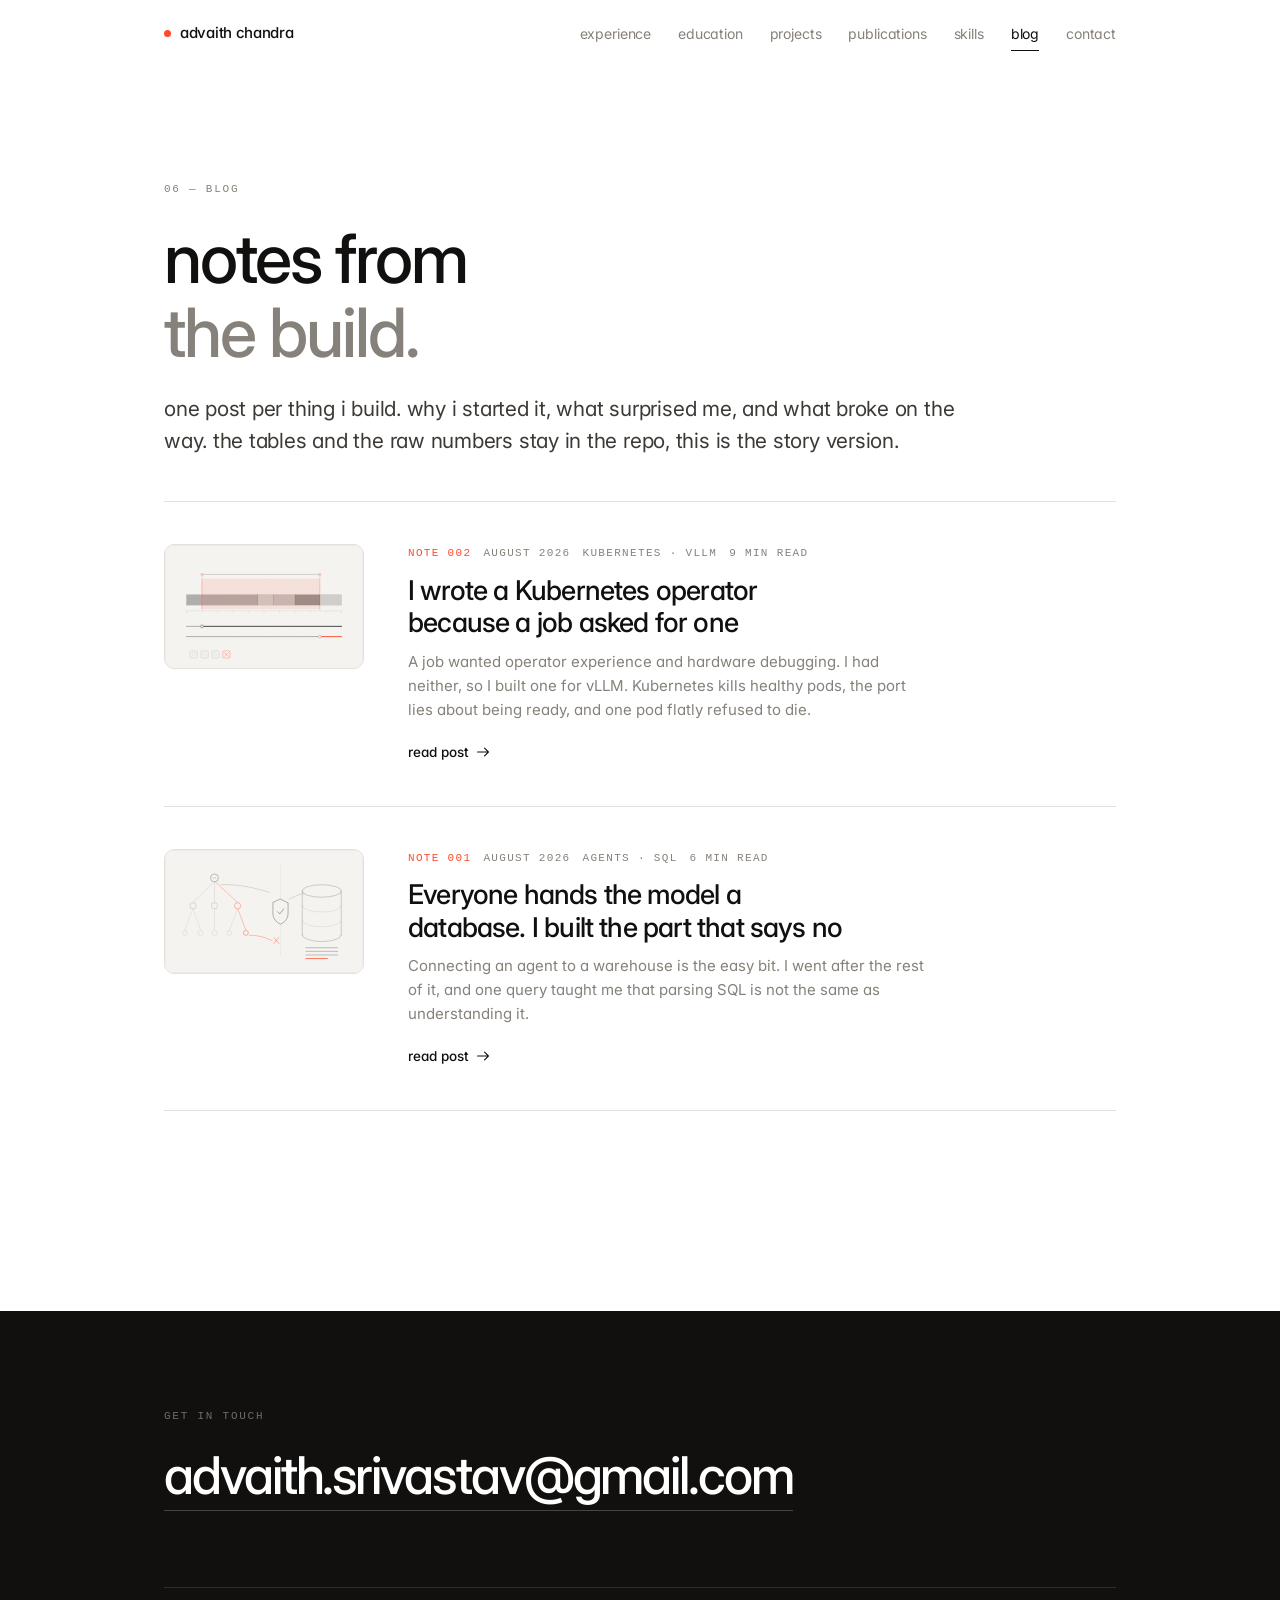
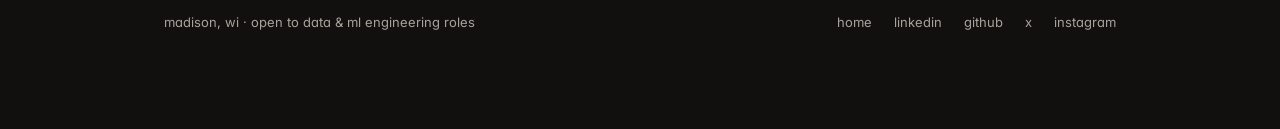
==== commit fadf74e2: "blog addition" ====
--- a/blogs.html
+++ b/blogs.html
@@ -4,7 +4,7 @@
     <meta charset="UTF-8">
     <meta name="viewport" content="width=device-width, initial-scale=1">
     <title>blog — Advaith Chandra Srivastav</title>
-    <meta name="description" content="Notes from the build: what broke, what I measured, and what I got wrong — starting with a Kubernetes operator for vLLM.">
+    <meta name="description" content="Notes from the build: why I started each project, what surprised me, and what broke on the way.">
     <link rel="icon" href="data:image/svg+xml,%3Csvg xmlns='http://www.w3.org/2000/svg' viewBox='0 0 32 32'%3E%3Ccircle cx='16' cy='16' r='9' fill='%23ff4b2b'/%3E%3C/svg%3E">
     <link rel="preconnect" href="https://fonts.googleapis.com">
     <link rel="preconnect" href="https://fonts.gstatic.com" crossorigin>
@@ -53,187 +53,41 @@
     <header class="page-head wrap">
         <span class="eyebrow reveal">06 &mdash; blog</span>
         <h1 class="reveal">notes from<br><span class="muted">the build.</span></h1>
-        <p class="lede reveal" style="margin-top:1.5rem">what i'm building, what broke while i built it, and the numbers i actually measured. one post per project, written while it's still fresh.</p>
+        <p class="lede reveal" style="margin-top:1.5rem">one post per thing i build. why i started it, what surprised me, and what broke on the way. the tables and the raw numbers stay in the repo, this is the story version.</p>
     </header>
 
-    <div class="wrap">
-    <header class="post-head reveal" id="vllm-k8s-operator">
-        <div class="post-meta">
-            <span>august 2026</span><span class="sep">/</span>
-            <span>kubernetes &middot; vllm</span><span class="sep">/</span>
-            <span>12 min read</span>
+    <section class="wrap" style="padding-bottom:clamp(50px,7vw,90px)">
+        <div class="post-list">
+            <a class="post-card reveal" href="blog/vllm-operator.html">
+                <div class="post-card-media"><img src="assets/projects/vllm-operator.svg" alt="A vLLM startup timeline with the blind window marked" loading="lazy"></div>
+                <div>
+                    <div class="kicker">
+                        <span class="no">note 002</span>
+                        <span>august 2026</span>
+                        <span>kubernetes &middot; vllm</span>
+                        <span>9 min read</span>
+                    </div>
+                    <h2>I wrote a Kubernetes operator because a job asked for one</h2>
+                    <p class="dek">A job wanted operator experience and hardware debugging. I had neither, so I built one for vLLM. Kubernetes kills healthy pods, the port lies about being ready, and one pod flatly refused to die.</p>
+                    <span class="read">read post <svg class="arw" width="14" height="12" viewBox="0 0 18 14" fill="none" aria-hidden="true"><path d="M2 7h13M11 2l5 5-5 5" stroke="currentColor" stroke-width="1.4" stroke-linecap="round" stroke-linejoin="round"/></svg></span>
+                </div>
+            </a>
+            <a class="post-card reveal" href="blog/sqlguard.html">
+                <div class="post-card-media"><img src="assets/projects/sqlguard.svg" alt="A SQL parse tree with one branch refused at a gate" loading="lazy"></div>
+                <div>
+                    <div class="kicker">
+                        <span class="no">note 001</span>
+                        <span>august 2026</span>
+                        <span>agents &middot; sql</span>
+                        <span>6 min read</span>
+                    </div>
+                    <h2>Everyone hands the model a database. I built the part that says no</h2>
+                    <p class="dek">Connecting an agent to a warehouse is the easy bit. I went after the rest of it, and one query taught me that parsing SQL is not the same as understanding it.</p>
+                    <span class="read">read post <svg class="arw" width="14" height="12" viewBox="0 0 18 14" fill="none" aria-hidden="true"><path d="M2 7h13M11 2l5 5-5 5" stroke="currentColor" stroke-width="1.4" stroke-linecap="round" stroke-linejoin="round"/></svg></span>
+                </div>
+            </a>
         </div>
-
-        <h1 class="post-title">I hadn't written a Kubernetes operator, so I wrote one for vLLM</h1>
-    </header>
-
-    <article class="post reveal">
-        <p>A job I wanted asked for Kubernetes operator experience and for debugging hardware issues. I had neither on paper. So I wrote a small vLLM operator &mdash; a CRD that takes a model, a tensor-parallel size and a GPU memory fraction, and reconciles it into serving pods &mdash; and then spent most of my time not on the happy path, but on the three reconciliation problems nobody writes about.</p>
-
-        <div class="note">
-            <span class="label">status</span>
-            <p>Draft &mdash; 2 of 4 experiments complete. Finished: <code>admission</code> and <code>probes</code>. Still running on my cluster: <code>rollout</code> and <code>gpu-health</code>. Those sections are marked inline; the prose around them is final.</p>
-        </div>
-
-        <h2><span class="n">00</span>Read this before you trust any number</h2>
-
-        <p>I don't have a GPU. Everything on the Kubernetes side of this is real: a real three-node cluster, the real scheduler, real kubelet probes, real <code>EndpointSlice</code> propagation, a real operator process reconciling real <code>nvidia.com/gpu</code> extended resources that the scheduler enforces. What is <em>not</em> real is the engine. <code>sim/fakevllm.py</code> is a simulator that reproduces vLLM's startup phases and its memory arithmetic &mdash; weights, CUDA context, the profile run, the KV cache carve-out, CUDA graph capture &mdash; with per-phase timings scaled from published A10 numbers.</p>
-
-        <p>So the control-loop behaviour transfers and the throughput numbers do not exist. I have deliberately not reported a single token/sec figure. Twice during this build the simulator was wrong in a way that changed a result, and both times the bug turned out to be the interesting part.</p>
-
-        <h2><span class="n">01</span>The readiness probe question has two answers pulling in opposite directions</h2>
-
-        <p>vLLM allocates its KV cache at startup, after loading weights. Between process start and "can serve a request" there are minutes. That single fact breaks readiness probes in two directions at once, and which one bites you depends on how you deploy.</p>
-
-        <h3>Direction one: the probe is too strict, and kills a healthy pod</h3>
-
-        <p>Stock <code>vllm serve</code> does not open its HTTP port until the engine is up. A liveness probe with Kubernetes' default budget &mdash; <code>periodSeconds: 10</code>, <code>failureThreshold: 3</code> &mdash; gives the pod 30 seconds. An 8B model takes about 115. The kubelet kills it, the container restarts, it gets killed again. CrashLoopBackOff, forever, on a pod whose only problem is that it was told to load a large model. This is the most common vLLM-on-Kubernetes bug and it is entirely self-inflicted.</p>
-
-        <h3>Direction two: the probe is too permissive, and routes traffic into a pod that can't serve</h3>
-
-        <p>Put vLLM behind a proxy, or run it with a multi-process API server, and the port answers immediately. A <code>tcpSocket</code> probe passes at t&nbsp;&asymp;&nbsp;0. The pod joins the Service. Requests arrive at an engine with no KV cache.</p>
-
-        <p>Same model, same load, four probe contracts in the stock topology. <em>Served</em> counts the whole 220&nbsp;s window including the ~117&nbsp;s cold start, during which every strategy is correctly unavailable:</p>
-
-        <div class="table-scroll">
-            <table>
-                <thead>
-                    <tr>
-                        <th>probe</th>
-                        <th class="num">in endpoints</th>
-                        <th class="num">engine ready</th>
-                        <th>blind window</th>
-                        <th class="num">misrouted</th>
-                        <th class="num">restarts</th>
-                        <th class="num">served</th>
-                    </tr>
-                </thead>
-                <tbody>
-                    <tr><td><code>naive</code></td><td class="num">&mdash;</td><td class="num">&mdash;</td><td>never ready</td><td class="num">0</td><td class="num">5</td><td class="num">0%</td></tr>
-                    <tr><td><code>tcpSocket</code></td><td class="num">120.1s</td><td class="num">117.1s</td><td>clean</td><td class="num">0</td><td class="num">0</td><td class="num">60%</td></tr>
-                    <tr><td><code>health</code></td><td class="num">120.7s</td><td class="num">116.7s</td><td>clean</td><td class="num">0</td><td class="num">0</td><td class="num">60%</td></tr>
-                    <tr class="is-key"><td><code>kvGate</code></td><td class="num">121.8s</td><td class="num">116.8s</td><td>clean</td><td class="num">0</td><td class="num">0</td><td class="num">60%</td></tr>
-                </tbody>
-            </table>
-        </div>
-
-        <p>In this topology every contract except <code>naive</code> looks identical, and that is the point: the column that separates them is <em>misrouted</em>, and it only lights up in the proxied topology, where the port answers before the engine does. <code>/health</code> behaves exactly like <code>tcpSocket</code> there, because "the HTTP server is up" and "the engine has capacity" are different questions and only one of them is being asked. Those runs are still going; I'm not going to quote a number I haven't measured.</p>
-
-        <p>The contract that works is <code>kvGate</code>, and the interesting part is that it is not a probe at all. A <code>startupProbe</code> with a large <code>failureThreshold</code> absorbs the weight load &mdash; liveness is not armed until startup succeeds, Kubernetes guarantees that ordering, and it is the entire fix for direction one. Readiness hits <code>/ready</code>. And then a pod readiness gate lets the <em>operator</em>, not the kubelet, hold the final vote:</p>
-
-<pre><code>spec:
-  readinessGates:
-    - conditionType: serving.vllmops.io/kv-cache-ready</code></pre>
-
-        <p>The operator scrapes <code>/metrics</code> on the pod IP, looks for <code>vllm:num_gpu_blocks &gt; 0</code>, and patches that condition. Until it does, the pod stays out of Service endpoints no matter how cheerful the kubelet is. Readiness gates are an obscure corner of the pod API and they are exactly right here, because "does this engine have a KV cache" is a question only something holding a model of vLLM can answer.</p>
-
-        <h2><span class="n">02</span>What I got wrong, twice</h2>
-
-        <h3>The port was open the whole time</h3>
-
-        <p>My first probe results were nonsense &mdash; <code>tcpSocket</code> passing instantly in a topology where the port was supposed to be shut. <code>ThreadingHTTPServer(...)</code> binds <em>and listens</em> in its constructor; I was delaying only <code>serve_forever()</code>. So the socket was accepting connections into the backlog for the entire weight load while nothing answered them.</p>
-
-        <p>My simulator bug is also a real deployment bug: a TCP probe against a listening socket with no accept loop passes happily. That is one more reason <code>tcpSocket</code> is the wrong probe for this workload.</p>
-
-        <h3>The pod that would not die</h3>
-
-        <p>My <code>naive</code> arm did not CrashLoopBackOff the way I predicted. It was killed at ~32&nbsp;s and did not actually terminate until ~152&nbsp;s &mdash; and in between it finished loading, served traffic for thirty seconds, then vanished mid-request.</p>
-
-        <p>Linux applies no default signal disposition to PID&nbsp;1, so a Python process running as PID&nbsp;1 with no <code>SIGTERM</code> handler simply <em>ignores</em> it. Every kubelet-ordered kill then stalls for the full <code>terminationGracePeriodSeconds</code>. Measured directly: 1&nbsp;s to stop with a handler, the entire timeout without one. That interacts badly with this workload specifically, because vLLM needs a long grace period to drain in-flight decodes &mdash; the longer you make it for good reasons, the longer a condemned pod lingers.</p>
-
-        <h2><span class="n">03</span>Rolling out when the replacement needs a GPU you don't have</h2>
-
-        <p>A Deployment's rolling update assumes pods are cheap and interchangeable. A vLLM pod is neither: it takes minutes to become useful and it holds a GPU that its own replacement also needs. With one GPU and <code>maxSurge: 1</code>, the surge pod is unschedulable &mdash; it is waiting for a device held by the pod it is meant to replace. The rollout does not fail. It just never finishes.</p>
-
-        <p>So the operator reads real spare capacity and picks a strategy. When a GPU is free it surges: build the replacement, wait for its KV cache, then retire the incumbent &mdash; zero downtime, one GPU of headroom for the duration. When nothing is free it drains first: flip the pod's <code>serving</code> label so <code>EndpointSlice</code> propagation pulls it out of rotation, poll <code>vllm:num_requests_running</code> until in-flight decodes finish, <em>then</em> delete and rebuild.</p>
-
-        <p>Drain-first does not avoid the downtime; nothing can, because the replacement cannot start until the GPU is released. What it buys is that the rollout completes and no request is cut mid-stream.</p>
-
-        <p>There is a bug here I shipped and then found. My first spare-GPU calculation was allocatable-minus-allocated, which is the obvious definition and wrong: a node can be Ready and still refuse the surge pod because it is cordoned, NotReady, or carrying a <code>NoSchedule</code> taint. Counting those as spare made the operator choose Surge and then deadlock waiting for a pod the scheduler would never place &mdash; reproducing the exact Deployment failure it exists to prevent.</p>
-
-        <div class="note">
-            <span class="label">results pending</span>
-            <p>Experiment 2 hasn't finished on this machine. Each arm is a live cluster run and an 8B weight load alone is ~115&nbsp;s.</p>
-        </div>
-
-        <h2><span class="n">04</span>How does an operator know a GPU is sick?</h2>
-
-        <p>This is the one I most wanted to answer. Kubernetes has no concept of a degraded GPU. The device plugin advertises <code>nvidia.com/gpu: 1</code> because the device <em>enumerates</em>, not because it <em>works</em>. A GPU that throws Xid 79 and falls off the bus is still counted, so the scheduler keeps placing pods there and the pods keep dying, with no signal anywhere in the Kubernetes API.</p>
-
-        <p>A DaemonSet tails the kernel log for <code>NVRM: Xid</code> lines and translates node-fault ones into a node condition plus a <code>NoSchedule</code> taint. The operator watches for that, evicts its pods, and excludes the node from <code>nodeAffinity</code>. The classification is the whole job &mdash; an agent that cordons on <em>any</em> Xid is worse than no agent:</p>
-
-        <div class="table-scroll">
-            <table>
-                <thead>
-                    <tr><th>class</th><th>xids</th><th>what it means</th><th>node action</th></tr>
-                </thead>
-                <tbody>
-                    <tr><td><code>APP</code></td><td>13, 31, 43, 45</td><td>illegal instruction, out-of-bounds access &mdash; the <em>workload</em> misbehaved</td><td>none</td></tr>
-                    <tr class="is-key"><td><code>FATAL</code></td><td>48, 64, 74, 79, 95, 119</td><td>uncorrectable ECC, NVLink failure, GPU off the bus</td><td>cordon now</td></tr>
-                    <tr><td><code>DEGRADE</code></td><td>63, 92, 94</td><td>ECC page retirement, rising single-bit rate</td><td>cordon past a threshold</td></tr>
-                    <tr><td><code>UNKNOWN</code></td><td>anything else</td><td>&mdash;</td><td>none, and say so</td></tr>
-                </tbody>
-            </table>
-        </div>
-
-        <p>Xid 13 and 31 are the most common Xids in an inference fleet and they are overwhelmingly the application's fault. Cordoning on those means one user's malformed request drains healthy capacity across your cluster. Being wrong in the permissive direction costs one pod restart; being wrong in the aggressive direction costs a node. So <code>UNKNOWN</code> fails toward keeping the node in service.</p>
-
-        <div class="note">
-            <span class="label">results pending</span>
-            <p>Experiment 3 is still running. The baseline arm is vanilla Kubernetes: the pod restarts on the same broken GPU indefinitely, because nothing in the system has any idea the device is bad.</p>
-        </div>
-
-        <h2><span class="n">05</span>The part I didn't plan: don't schedule pods you can prove will fail</h2>
-
-        <p>Everything vLLM discovers during its profile run is a pure function of the model architecture, <code>tensor-parallel-size</code>, <code>max-num-seqs</code>, <code>max-model-len</code>, <code>gpu-memory-utilization</code> and total GPU memory. None of it requires a GPU to compute. So the operator runs vLLM's own arithmetic at admission and refuses to create a pod that cannot allocate a KV cache.</p>
-
-        <p>Across 24 of 24 configurations, exact KV-block agreement. <code>predict()</code> costs 1.24&nbsp;&micro;s; the engine needs 102.7&ndash;270.1&nbsp;s to reach the same verdict. That is the whole argument for admission control: the same answer, eight orders of magnitude cheaper, delivered as a status condition instead of a CrashLoopBackOff.</p>
-
-        <p>It also surfaced something I did not expect. There is a <em>window</em> of <code>gpu-memory-utilization</code> that boots, bounded below by "no memory left for the KV cache" and above by "no headroom left for CUDA graph capture" &mdash; and raising <code>max-num-seqs</code> narrows it from <em>both</em> ends, because the profile run's peak activation grows and so does the graph pool:</p>
-
-        <div class="table-scroll">
-            <table>
-                <thead>
-                    <tr><th class="num">max-num-seqs</th><th>utilization that boots</th><th class="num">width</th><th class="num">best</th><th class="num">kv blocks</th></tr>
-                </thead>
-                <tbody>
-                    <tr><td class="num">16</td><td>0.675 &ndash; 0.95</td><td class="num">0.275</td><td class="num">0.95</td><td class="num">3,383</td></tr>
-                    <tr><td class="num">32</td><td>0.68 &ndash; 0.95</td><td class="num">0.270</td><td class="num">0.95</td><td class="num">3,365</td></tr>
-                    <tr><td class="num">64</td><td>0.68 &ndash; 0.945</td><td class="num">0.265</td><td class="num">0.945</td><td class="num">3,269</td></tr>
-                    <tr><td class="num">128</td><td>0.685 &ndash; 0.945</td><td class="num">0.260</td><td class="num">0.945</td><td class="num">3,198</td></tr>
-                    <tr><td class="num">256</td><td>0.7 &ndash; 0.94</td><td class="num">0.240</td><td class="num">0.94</td><td class="num">2,996</td></tr>
-                    <tr class="is-key"><td class="num">512</td><td>0.72 &ndash; 0.925</td><td class="num">0.205</td><td class="num">0.925</td><td class="num">2,530</td></tr>
-                </tbody>
-            </table>
-        </div>
-
-        <p>The upper bound is the nasty one, because it fails <em>late</em> &mdash; after the weight load, after the port is open, after a naive probe has already passed. The operator reports the feasible range in <code>status.admission</code>, so a user who picked a bad number gets told a good one.</p>
-
-        <h2><span class="n">06</span>What I'd fix next</h2>
-
-        <ul class="bullets">
-            <li><strong>Calibrate the predictor against real hardware.</strong> Its structure is right; its constants &mdash; CUDA context size, fragmentation headroom, activation scaling &mdash; are estimates. On a real A10 I'd fit them against <code>nvidia-smi</code> and vLLM's own logged block count, and treat a prediction/actual mismatch as a reportable operator error rather than silently trusting the model.</li>
-            <li><strong>Quarantine needs a way back.</strong> A cordoned node stays cordoned until something clears the condition. Real recovery means a GPU reset, a re-check of ECC retired-page counts, and an un-taint &mdash; with hysteresis, so a flapping device doesn't oscillate.</li>
-            <li><strong>Drain-first should pre-warm.</strong> Nothing stops the operator pre-pulling the image and warming the weights into page cache on the target node <em>before</em> it releases the GPU. That should cut a meaningful slice off the downtime, and it's the highest-value thing left.</li>
-            <li><strong>Multi-node tensor parallelism is unhandled.</strong> <code>tp &gt; 8</code> means gang-scheduling across nodes, and every decision above gets harder when a "replica" is a set of pods that must live or die together.</li>
-            <li><strong>No PodDisruptionBudget, no leader election.</strong> Two operator replicas would fight. A single replica is a cop-out I'd rather fix than document.</li>
-        </ul>
-
-        <h2><span class="n">07</span>Run it</h2>
-
-        <p>Everything here is reproducible on a laptop &mdash; no GPU required, because the engine is simulated and the cluster is not:</p>
-
-<pre><code>make up            # kind cluster + images + operator
-make experiments   # exp0..exp3, writes results/*.json
-make figures       # regenerate the SVGs from results</code></pre>
-
-        <p>Every number in the post is injected from <code>results/*.json</code> by a render script. Re-run the experiments and the post updates itself. MIT licensed.</p>
-
-        <div class="post-foot">
-            <a class="tlink" href="https://github.com/Advaith789/vllm-k8s-operator" target="_blank" rel="noopener">read the code on github <svg class="arw" width="13" height="13" viewBox="0 0 14 14" fill="none" aria-hidden="true"><path d="M3 11L11 3M11 3H5M11 3V9" stroke="currentColor" stroke-width="1.4" stroke-linecap="round" stroke-linejoin="round"/></svg></a>
-        </div>
-    </article>
-    </div>
+    </section>
 </main>
 
 <footer class="footer">
--- a/index.css
+++ b/index.css
@@ -888,7 +888,10 @@
     padding-bottom: clamp(28px, 4vw, 44px);
 }
 
-.post-head { padding-bottom: 4px; }
+.post-head {
+    padding-top: calc(var(--nav-h) + clamp(38px, 6vw, 76px));
+    padding-bottom: 4px;
+}
 
 .post-title {
     font-size: clamp(1.95rem, 4.1vw, 2.9rem);
@@ -1062,3 +1065,160 @@
     padding-top: 26px;
     border-top: 1px solid var(--line);
 }
+
+/* ------------------------------------------------- blog index (blogs.html) */
+
+.post-list { border-top: 1px solid var(--line); }
+
+.post-card {
+    display: grid;
+    grid-template-columns: 200px 1fr;
+    gap: clamp(20px, 3.5vw, 44px);
+    align-items: start;
+    padding-block: clamp(28px, 4vw, 42px);
+    border-bottom: 1px solid var(--line);
+    transition: background 0.35s var(--ease), padding-inline 0.35s var(--ease);
+}
+
+.post-card:hover { background: var(--bg-soft); padding-inline: 18px; }
+
+.post-card-media {
+    aspect-ratio: 16 / 10;
+    overflow: hidden;
+    border: 1px solid var(--line);
+    border-radius: 10px;
+    background: var(--bg-soft);
+}
+
+.post-card-media img {
+    width: 100%;
+    height: 100%;
+    object-fit: cover;
+    transition: transform 0.7s var(--ease);
+}
+
+.post-card:hover .post-card-media img { transform: scale(1.04); }
+
+.post-card .kicker {
+    font-family: var(--mono);
+    font-size: 11px;
+    letter-spacing: 0.12em;
+    text-transform: uppercase;
+    color: var(--muted);
+    display: flex;
+    flex-wrap: wrap;
+    gap: 6px 12px;
+    margin-bottom: 12px;
+}
+
+.post-card .kicker .no { color: var(--accent); }
+
+.post-card h2 {
+    font-size: clamp(1.3rem, 2.5vw, 1.7rem);
+    letter-spacing: -0.03em;
+    margin-bottom: 0.6rem;
+    max-width: 26ch;
+}
+
+.post-card .dek {
+    font-size: 15px;
+    color: var(--muted);
+    line-height: 1.6;
+    max-width: 58ch;
+    margin-bottom: 1rem;
+}
+
+.post-card .read {
+    display: inline-flex;
+    align-items: center;
+    gap: 7px;
+    font-size: 13.5px;
+    font-weight: 500;
+    color: var(--ink);
+}
+
+.post-card .read .arw { transition: transform 0.3s var(--ease); }
+.post-card:hover .read .arw { transform: translateX(4px); }
+
+/* back to the index, above each post */
+.back {
+    display: inline-flex;
+    align-items: center;
+    gap: 8px;
+    font-family: var(--mono);
+    font-size: 11.5px;
+    letter-spacing: 0.1em;
+    text-transform: uppercase;
+    color: var(--muted);
+    margin-bottom: 1.6rem;
+    transition: color 0.25s var(--ease);
+}
+
+.back:hover { color: var(--ink); }
+.back .arw { transition: transform 0.3s var(--ease); }
+.back:hover .arw { transform: translateX(-3px); }
+
+/* the one place numbers live in a post */
+.numbers {
+    border: 1px solid var(--line);
+    border-radius: 12px;
+    padding: clamp(20px, 3vw, 28px);
+    margin: 2.2rem 0;
+    background: var(--bg-soft);
+}
+
+.numbers .label {
+    font-family: var(--mono);
+    font-size: 10.5px;
+    letter-spacing: 0.14em;
+    text-transform: uppercase;
+    color: var(--muted);
+    display: block;
+    margin-bottom: 18px;
+}
+
+.numbers dl {
+    display: grid;
+    grid-template-columns: repeat(auto-fit, minmax(150px, 1fr));
+    gap: 22px 26px;
+    margin: 0;
+}
+
+.numbers dt {
+    font-size: clamp(1.3rem, 2.4vw, 1.7rem);
+    font-weight: 500;
+    letter-spacing: -0.035em;
+    color: var(--ink);
+    line-height: 1.1;
+    margin-bottom: 5px;
+}
+
+.numbers dd {
+    margin: 0;
+    font-size: 13px;
+    line-height: 1.45;
+    color: var(--muted);
+}
+
+.numbers .foot {
+    margin-top: 20px;
+    padding-top: 16px;
+    border-top: 1px solid var(--line);
+    font-size: 13.5px;
+}
+
+/* figures lifted from the repo */
+.post > figure { margin: 2.2rem 0; max-width: none; }
+
+.post > figure img {
+    width: 100%;
+    border: 1px solid var(--line);
+    border-radius: 10px;
+    background: #fff;
+    padding: 14px;
+}
+
+@media (max-width: 700px) {
+    .post-card { grid-template-columns: 1fr; }
+    .post-card-media { max-width: 320px; }
+}
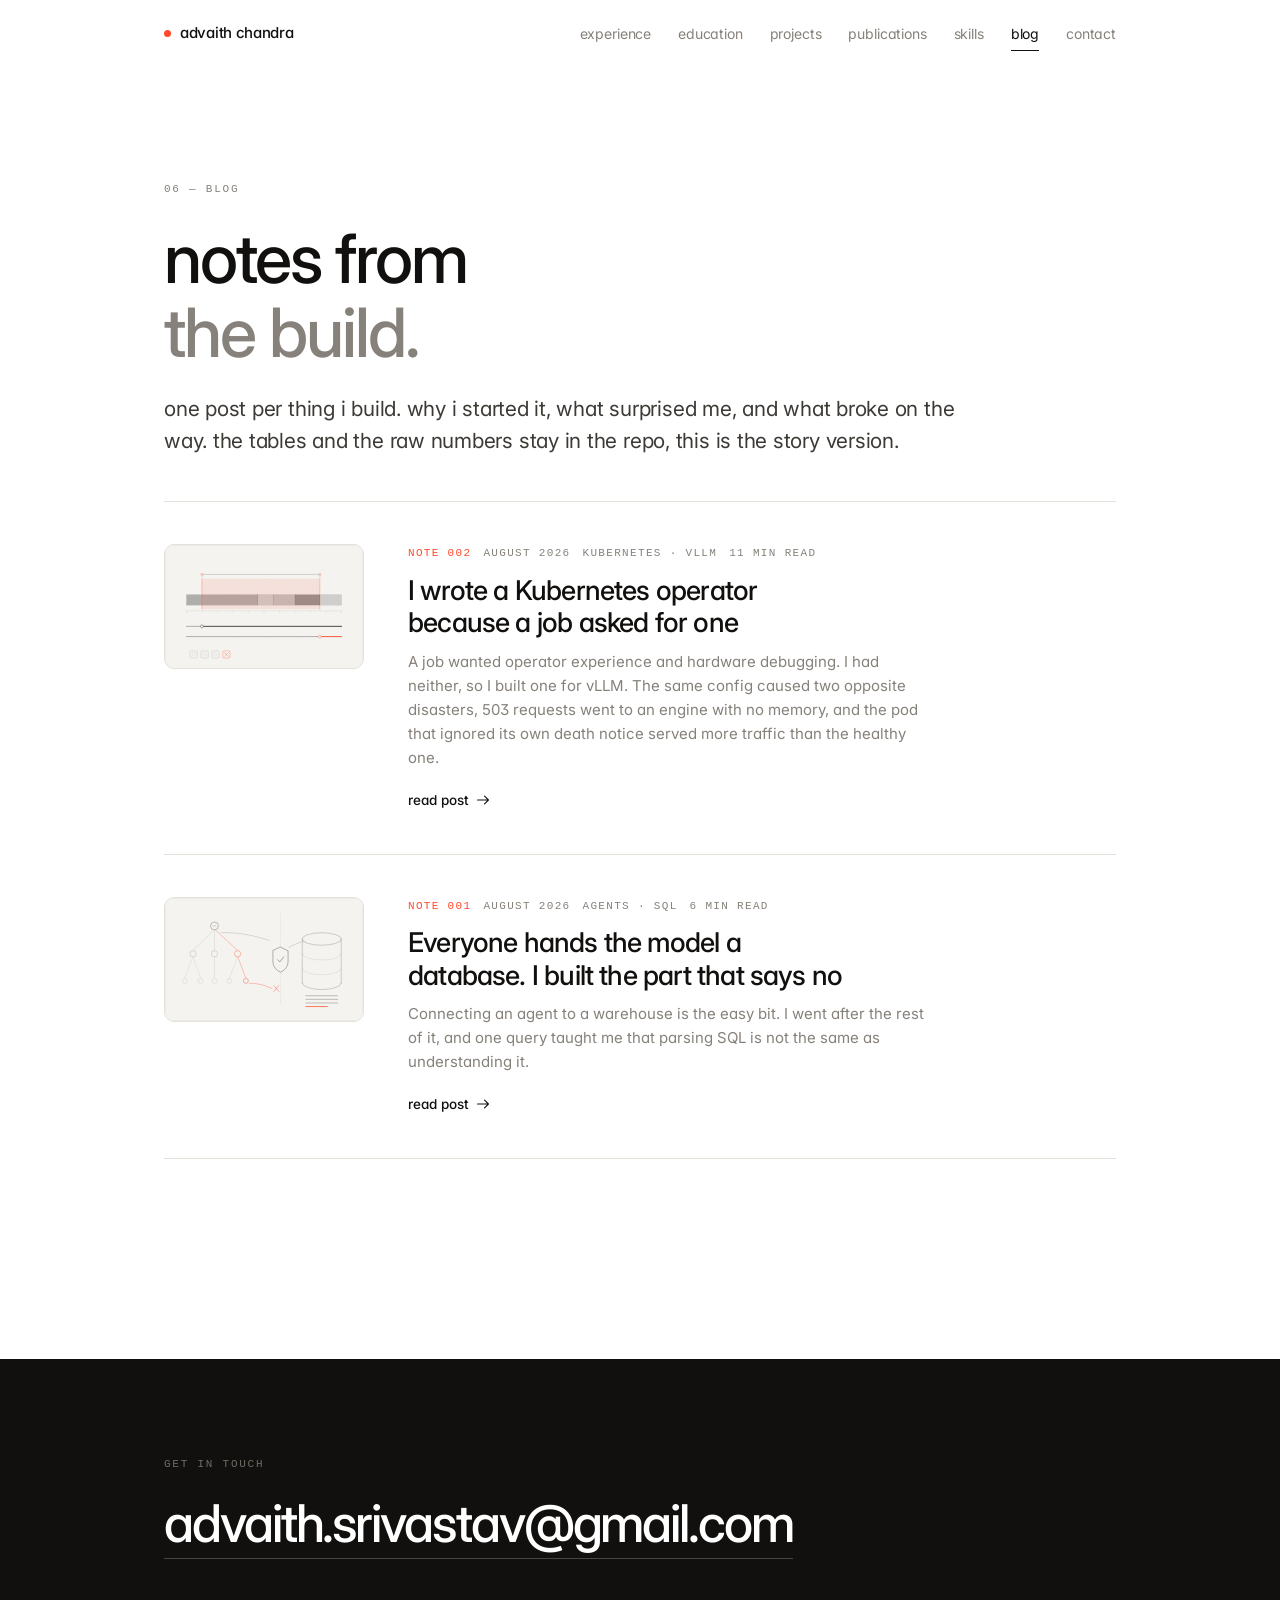
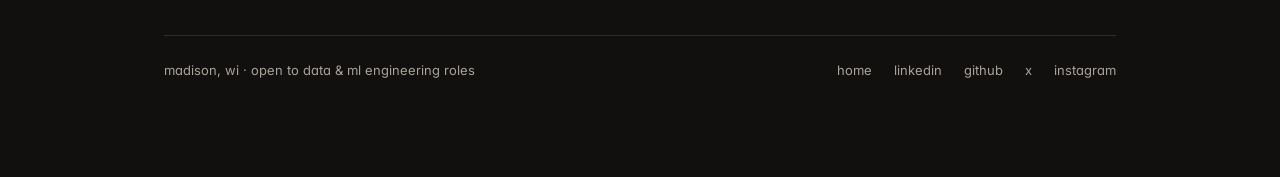
==== commit 29d84809: "blog update 3" ====
--- a/blogs.html
+++ b/blogs.html
@@ -65,10 +65,10 @@
                         <span class="no">note 002</span>
                         <span>august 2026</span>
                         <span>kubernetes &middot; vllm</span>
-                        <span>9 min read</span>
+                        <span>11 min read</span>
                     </div>
                     <h2>I wrote a Kubernetes operator because a job asked for one</h2>
-                    <p class="dek">A job wanted operator experience and hardware debugging. I had neither, so I built one for vLLM. Kubernetes kills healthy pods, the port lies about being ready, and one pod flatly refused to die.</p>
+                    <p class="dek">A job wanted operator experience and hardware debugging. I had neither, so I built one for vLLM. The same config caused two opposite disasters, 503 requests went to an engine with no memory, and the pod that ignored its own death notice served more traffic than the healthy one.</p>
                     <span class="read">read post <svg class="arw" width="14" height="12" viewBox="0 0 18 14" fill="none" aria-hidden="true"><path d="M2 7h13M11 2l5 5-5 5" stroke="currentColor" stroke-width="1.4" stroke-linecap="round" stroke-linejoin="round"/></svg></span>
                 </div>
             </a>
